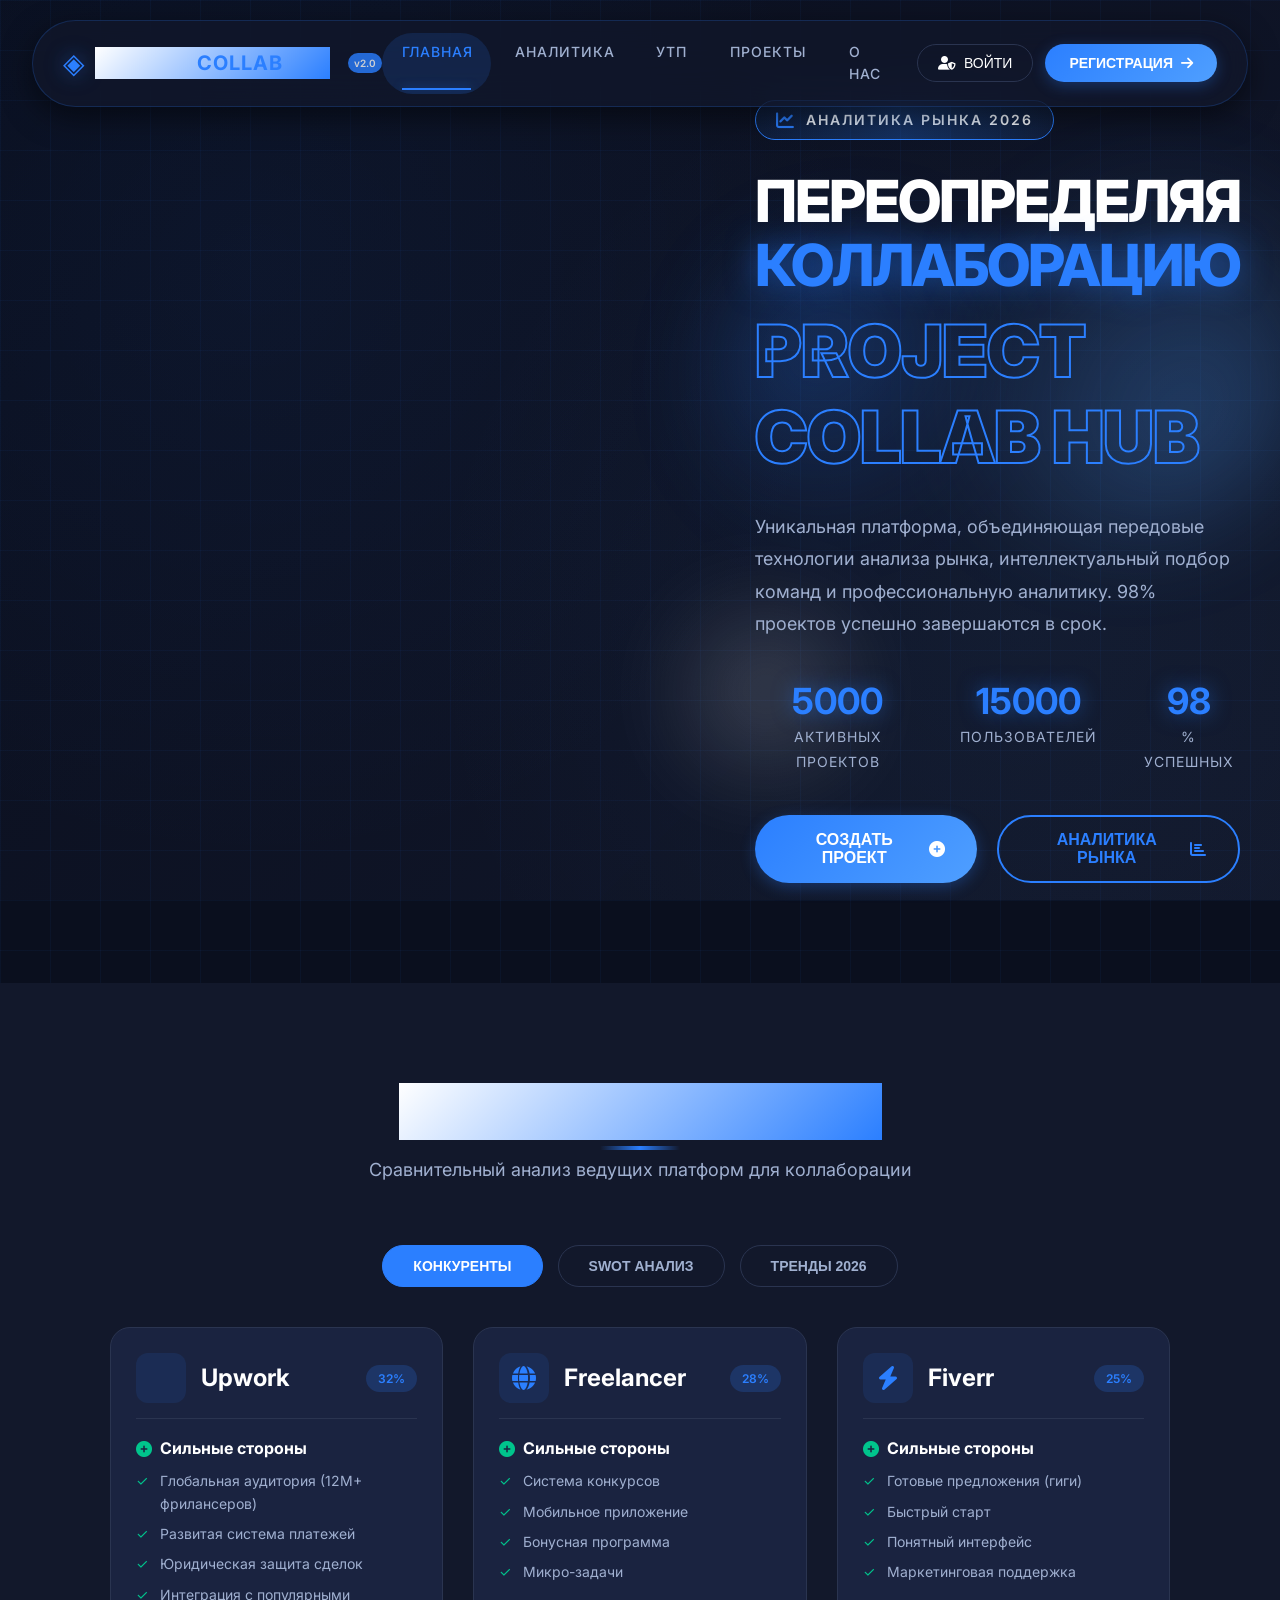
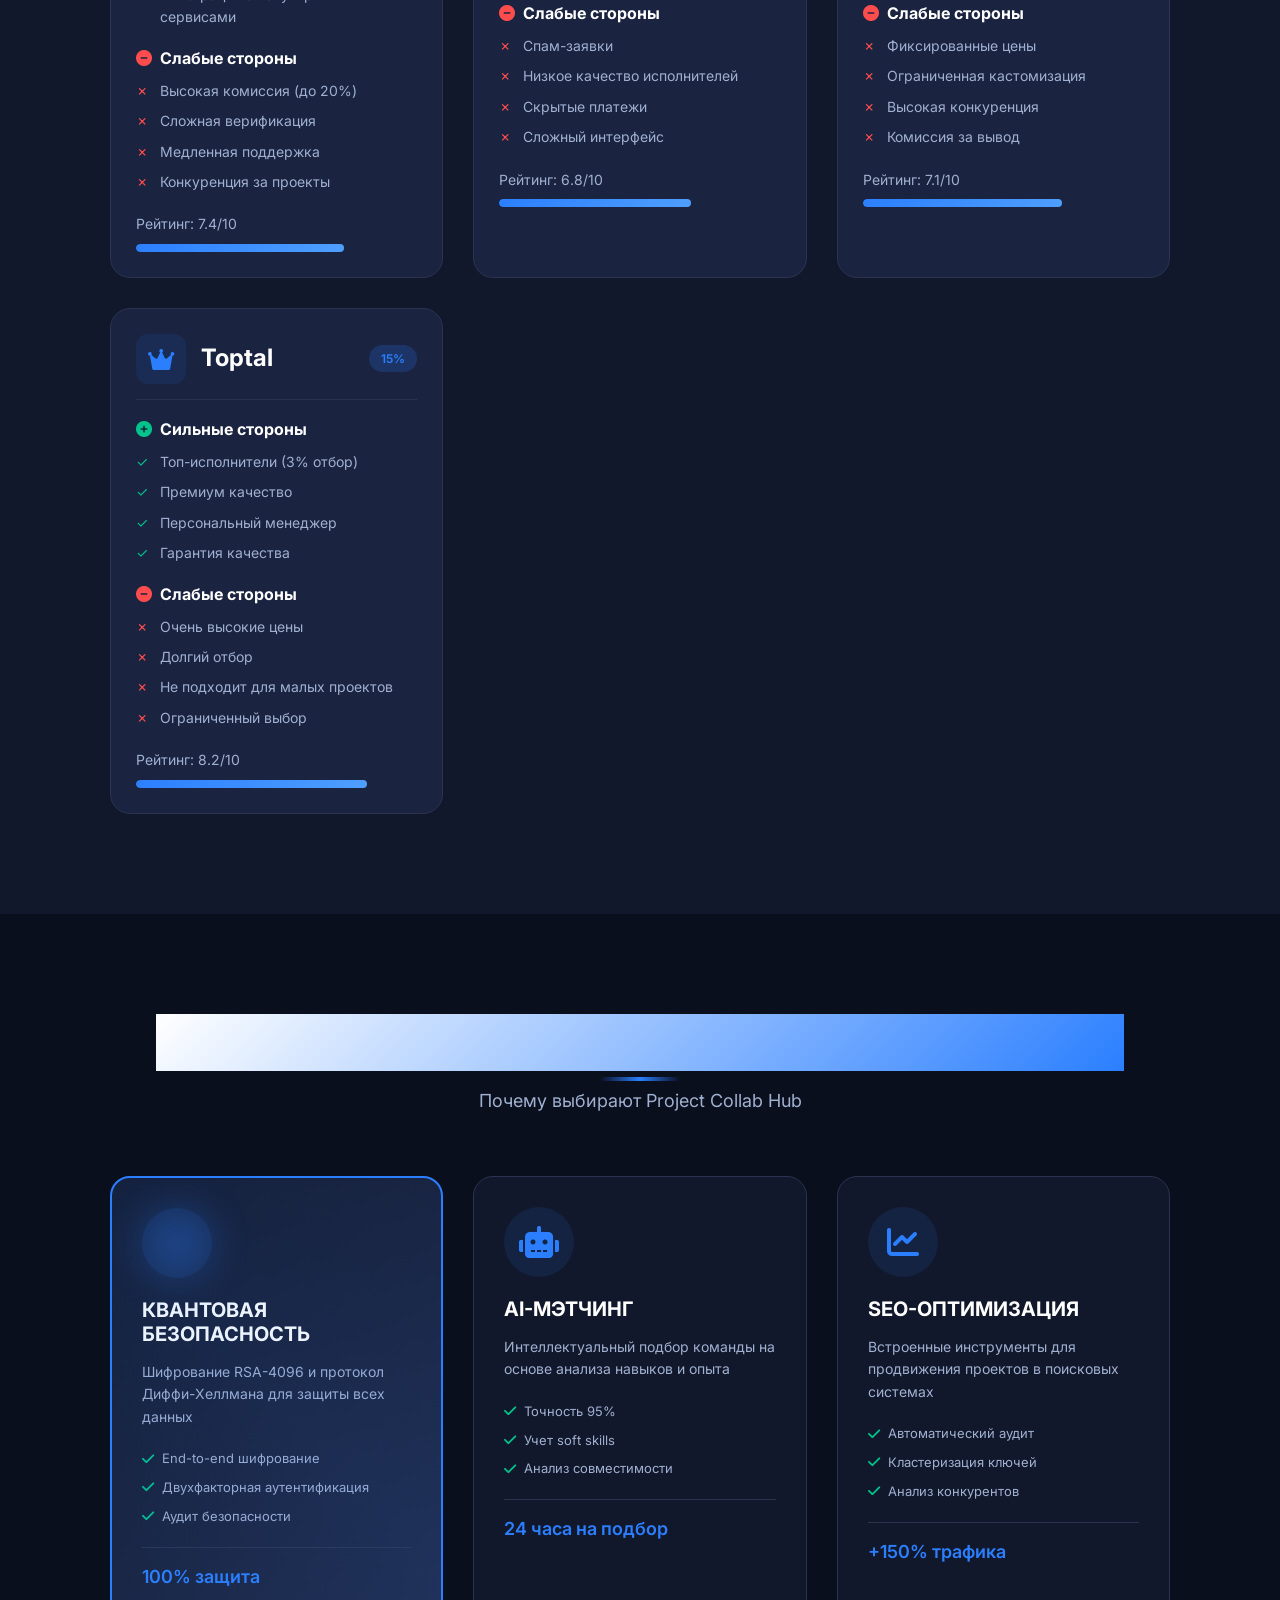
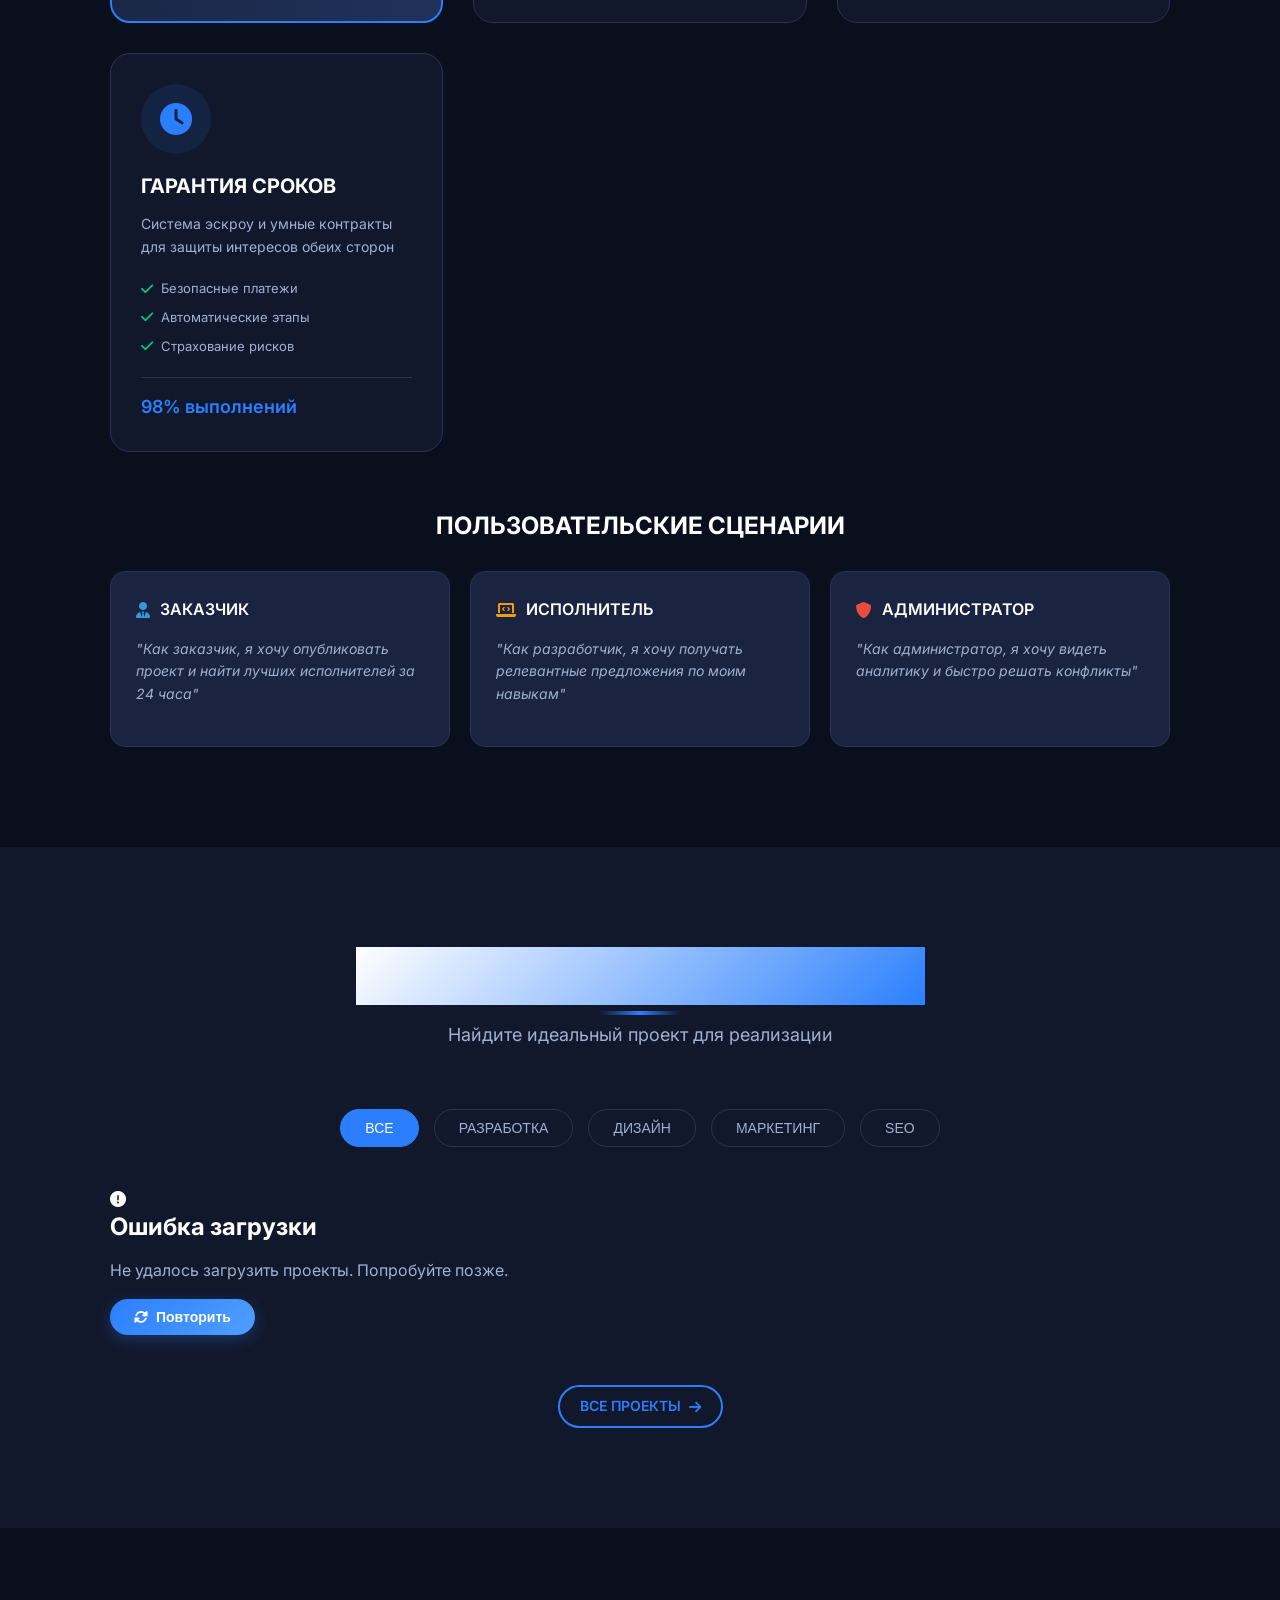
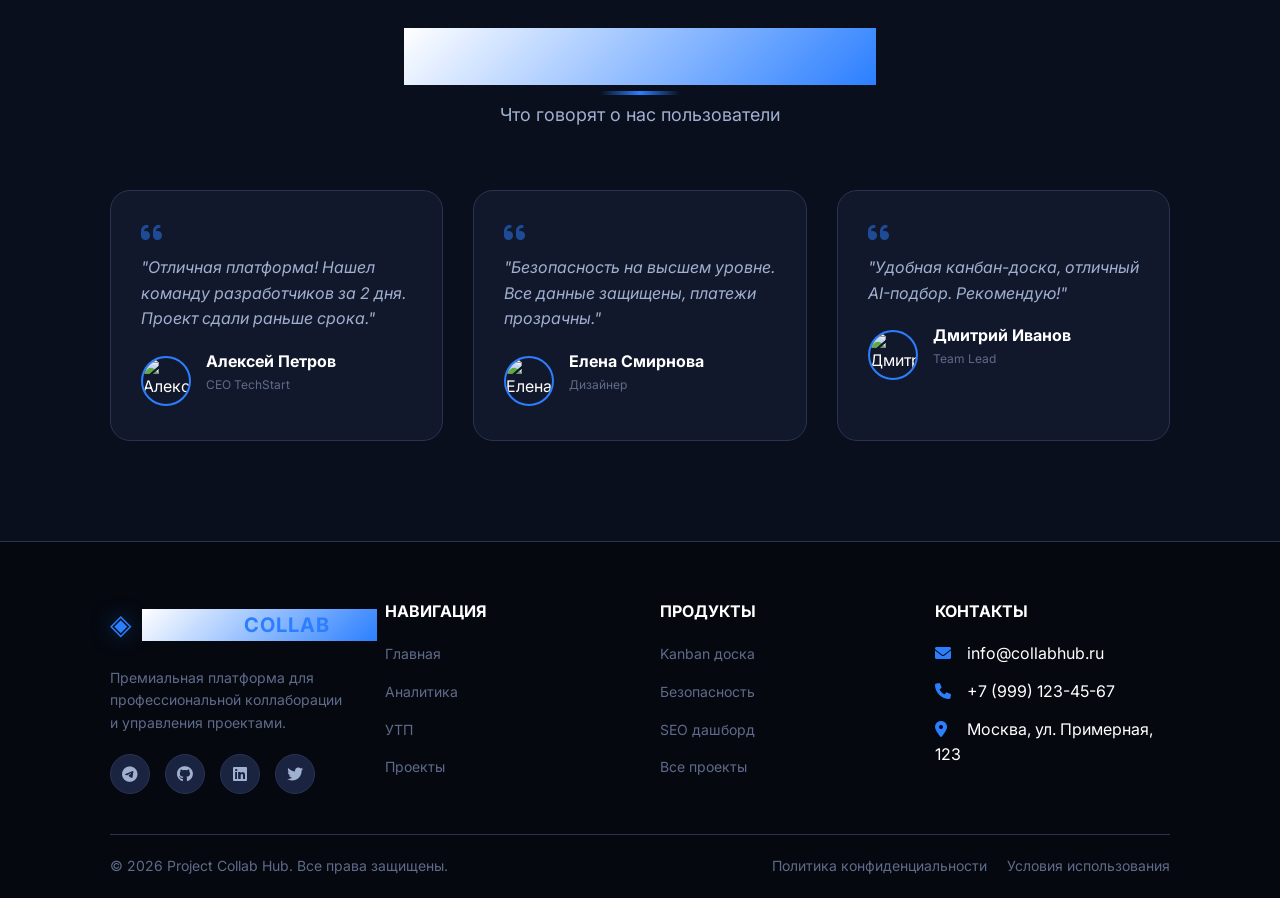
==== index.html @ b2383b56 "Initial commit: Project Collab Hub v2.0" ====
<!DOCTYPE html>
<html lang="ru">
<head>
    <meta charset="UTF-8">
    <meta name="viewport" content="width=device-width, initial-scale=1.0">
    <title>Project Collab Hub | Платформа для профессиональной коллаборации</title>
    
    <!-- SEO Meta -->
    <meta name="description" content="Project Collab Hub - премиальная платформа для поиска исполнителей и командной работы. Аналитика рынка, уникальное торговое предложение, умный подбор команды.">
    <meta name="keywords" content="коллаборация, проекты, фриланс, команда, аналитика, УТП">
    <meta name="author" content="Project Collab Hub">
    
    <!-- Open Graph -->
    <meta property="og:title" content="Project Collab Hub">
    <meta property="og:description" content="Платформа для профессиональной коллаборации">
    <meta property="og:type" content="website">
    <meta property="og:image" content="assets/og-image.jpg">
    
    <!-- Fonts & Icons -->
    <link href="https://fonts.googleapis.com/css2?family=Inter:wght@300;400;500;600;700;800&display=swap" rel="stylesheet">
    <link rel="stylesheet" href="https://cdnjs.cloudflare.com/ajax/libs/font-awesome/6.0.0/css/all.min.css">
    
    <!-- Styles -->
    <link rel="stylesheet" href="css/main.css">
    <link rel="stylesheet" href="css/components.css">
    <link rel="stylesheet" href="css/animations.css">
    <link rel="stylesheet" href="css/responsive.css">
</head>
<body>
    <!-- Прелоадер -->
    <div class="preloader">
        <div class="preloader-content">
            <div class="cyber-circle"></div>
            <div class="loading-text">ИНИЦИАЛИЗАЦИЯ СИСТЕМЫ...</div>
            <div class="loading-progress">
                <div class="progress-bar"></div>
            </div>
        </div>
    </div>

    <!-- Навигация -->
    <nav class="cyber-nav">
        <div class="nav-container">
            <div class="logo">
                <span class="logo-glow">◈</span>
                <span class="logo-text">PROJECT<span class="accent">COLLAB</span>HUB</span>
                <span class="logo-version">v2.0</span>
            </div>
            
            <div class="nav-links">
                <a href="#home" class="nav-link active" data-text="ГЛАВНАЯ">ГЛАВНАЯ</a>
                <a href="#analysis" class="nav-link" data-text="АНАЛИТИКА">АНАЛИТИКА</a>
                <a href="#utp" class="nav-link" data-text="УТП">УТП</a>
                <a href="#projects" class="nav-link" data-text="ПРОЕКТЫ">ПРОЕКТЫ</a>
                <a href="#about" class="nav-link" data-text="О НАС">О НАС</a>
            </div>
            
            <div class="nav-actions">
                <button class="btn-ghost" onclick="openModal('login')">
                    <i class="fas fa-user-shield"></i>
                    <span>ВОЙТИ</span>
                </button>
                <button class="btn-primary" onclick="openModal('register')">
                    <span>РЕГИСТРАЦИЯ</span>
                    <i class="fas fa-arrow-right"></i>
                </button>
            </div>
            
            <div class="menu-toggle">
                <span></span>
                <span></span>
                <span></span>
            </div>
        </div>
    </nav>

    <!-- Hero секция -->
    <section id="home" class="hero-section">
        <div class="cyber-grid"></div>
        <div class="particles"></div>
        
        <div class="hero-content">
            <div class="market-badge">
                <span class="badge-glow"></span>
                <i class="fas fa-chart-line"></i>
                <span>АНАЛИТИКА РЫНКА 2026</span>
            </div>
            
            <h1 class="hero-title">
                <span class="title-line">ПЕРЕОПРЕДЕЛЯЯ</span>
                <span class="title-line accent">КОЛЛАБОРАЦИЮ</span>
                <div class="title-glitch" data-text="PROJECT COLLAB HUB">PROJECT COLLAB HUB</div>
            </h1>
            
            <p class="hero-description">
                Уникальная платформа, объединяющая передовые технологии анализа рынка,
                интеллектуальный подбор команд и профессиональную аналитику. 
                98% проектов успешно завершаются в срок.
            </p>
            
            <div class="hero-stats">
                <div class="stat-item">
                    <span class="stat-value" data-target="5000">0</span>
                    <span class="stat-label">Активных проектов</span>
                </div>
                <div class="stat-item">
                    <span class="stat-value" data-target="15000">0</span>
                    <span class="stat-label">Пользователей</span>
                </div>
                <div class="stat-item">
                    <span class="stat-value" data-target="98">0</span>
                    <span class="stat-label">% успешных</span>
                </div>
            </div>
            
            <div class="hero-actions">
                <button class="btn-primary btn-large" onclick="openModal('create-project')">
                    <span>СОЗДАТЬ ПРОЕКТ</span>
                    <i class="fas fa-plus-circle"></i>
                </button>
                <button class="btn-outline btn-large" onclick="scrollToAnalysis()">
                    <span>АНАЛИТИКА РЫНКА</span>
                    <i class="fas fa-chart-bar"></i>
                </button>
            </div>
        </div>
        
        <div class="hero-visual">
            <div class="orb"></div>
            <div class="orb orb-2"></div>
            <div class="orb orb-3"></div>
        </div>
    </section>

    <!-- Секция анализа конкурентов (Задание 1) -->
    <section id="analysis" class="analysis-section">
        <div class="container">
            <div class="section-header">
                <h2 class="section-title glitch-text" data-text="АНАЛИТИКА РЫНКА">АНАЛИТИКА РЫНКА</h2>
                <p class="section-subtitle">Сравнительный анализ ведущих платформ для коллаборации</p>
            </div>
            
            <div class="analysis-tabs">
                <button class="tab-btn active" onclick="switchAnalysis('competitors')">КОНКУРЕНТЫ</button>
                <button class="tab-btn" onclick="switchAnalysis('swot')">SWOT АНАЛИЗ</button>
                <button class="tab-btn" onclick="switchAnalysis('trends')">ТРЕНДЫ 2026</button>
            </div>
            
            <div id="competitors-analysis" class="tab-content active">
                <div class="competitors-grid">
                    <!-- Upwork анализ -->
                    <div class="competitor-card">
                        <div class="card-header">
                            <div class="competitor-logo">
                                <i class="fab fa-upwork"></i>
                            </div>
                            <h3>Upwork</h3>
                            <span class="market-share">32%</span>
                        </div>
                        
                        <div class="card-strengths">
                            <h4><i class="fas fa-plus-circle"></i> Сильные стороны</h4>
                            <ul>
                                <li>Глобальная аудитория (12M+ фрилансеров)</li>
                                <li>Развитая система платежей</li>
                                <li>Юридическая защита сделок</li>
                                <li>Интеграция с популярными сервисами</li>
                            </ul>
                        </div>
                        
                        <div class="card-weaknesses">
                            <h4><i class="fas fa-minus-circle"></i> Слабые стороны</h4>
                            <ul>
                                <li>Высокая комиссия (до 20%)</li>
                                <li>Сложная верификация</li>
                                <li>Медленная поддержка</li>
                                <li>Конкуренция за проекты</li>
                            </ul>
                        </div>
                        
                        <div class="card-rating">
                            <span>Рейтинг: 7.4/10</span>
                            <div class="rating-bar">
                                <div class="rating-fill" style="width: 74%"></div>
                            </div>
                        </div>
                    </div>
                    
                    <!-- Freelancer анализ -->
                    <div class="competitor-card">
                        <div class="card-header">
                            <div class="competitor-logo">
                                <i class="fas fa-globe"></i>
                            </div>
                            <h3>Freelancer</h3>
                            <span class="market-share">28%</span>
                        </div>
                        
                        <div class="card-strengths">
                            <h4><i class="fas fa-plus-circle"></i> Сильные стороны</h4>
                            <ul>
                                <li>Система конкурсов</li>
                                <li>Мобильное приложение</li>
                                <li>Бонусная программа</li>
                                <li>Микро-задачи</li>
                            </ul>
                        </div>
                        
                        <div class="card-weaknesses">
                            <h4><i class="fas fa-minus-circle"></i> Слабые стороны</h4>
                            <ul>
                                <li>Спам-заявки</li>
                                <li>Низкое качество исполнителей</li>
                                <li>Скрытые платежи</li>
                                <li>Сложный интерфейс</li>
                            </ul>
                        </div>
                        
                        <div class="card-rating">
                            <span>Рейтинг: 6.8/10</span>
                            <div class="rating-bar">
                                <div class="rating-fill" style="width: 68%"></div>
                            </div>
                        </div>
                    </div>
                    
                    <!-- Fiverr анализ -->
                    <div class="competitor-card">
                        <div class="card-header">
                            <div class="competitor-logo">
                                <i class="fas fa-bolt"></i>
                            </div>
                            <h3>Fiverr</h3>
                            <span class="market-share">25%</span>
                        </div>
                        
                        <div class="card-strengths">
                            <h4><i class="fas fa-plus-circle"></i> Сильные стороны</h4>
                            <ul>
                                <li>Готовые предложения (гиги)</li>
                                <li>Быстрый старт</li>
                                <li>Понятный интерфейс</li>
                                <li>Маркетинговая поддержка</li>
                            </ul>
                        </div>
                        
                        <div class="card-weaknesses">
                            <h4><i class="fas fa-minus-circle"></i> Слабые стороны</h4>
                            <ul>
                                <li>Фиксированные цены</li>
                                <li>Ограниченная кастомизация</li>
                                <li>Высокая конкуренция</li>
                                <li>Комиссия за вывод</li>
                            </ul>
                        </div>
                        
                        <div class="card-rating">
                            <span>Рейтинг: 7.1/10</span>
                            <div class="rating-bar">
                                <div class="rating-fill" style="width: 71%"></div>
                            </div>
                        </div>
                    </div>
                    
                    <!-- Toptal анализ -->
                    <div class="competitor-card">
                        <div class="card-header">
                            <div class="competitor-logo">
                                <i class="fas fa-crown"></i>
                            </div>
                            <h3>Toptal</h3>
                            <span class="market-share">15%</span>
                        </div>
                        
                        <div class="card-strengths">
                            <h4><i class="fas fa-plus-circle"></i> Сильные стороны</h4>
                            <ul>
                                <li>Топ-исполнители (3% отбор)</li>
                                <li>Премиум качество</li>
                                <li>Персональный менеджер</li>
                                <li>Гарантия качества</li>
                            </ul>
                        </div>
                        
                        <div class="card-weaknesses">
                            <h4><i class="fas fa-minus-circle"></i> Слабые стороны</h4>
                            <ul>
                                <li>Очень высокие цены</li>
                                <li>Долгий отбор</li>
                                <li>Не подходит для малых проектов</li>
                                <li>Ограниченный выбор</li>
                            </ul>
                        </div>
                        
                        <div class="card-rating">
                            <span>Рейтинг: 8.2/10</span>
                            <div class="rating-bar">
                                <div class="rating-fill" style="width: 82%"></div>
                            </div>
                        </div>
                    </div>
                </div>
            </div>
            
            <div id="swot-analysis" class="tab-content">
                <div class="swot-grid">
                    <div class="swot-card strengths">
                        <h3><i class="fas fa-plus-circle"></i> Strengths</h3>
                        <ul>
                            <li>Уникальная система безопасности</li>
                            <li>Интеллектуальный подбор команды</li>
                            <li>Встроенная SEO-оптимизация</li>
                            <li>Современный интерфейс</li>
                        </ul>
                    </div>
                    <div class="swot-card weaknesses">
                        <h3><i class="fas fa-minus-circle"></i> Weaknesses</h3>
                        <ul>
                            <li>Молодая платформа</li>
                            <li>Недостаточная известность</li>
                            <li>Ограниченная база исполнителей</li>
                        </ul>
                    </div>
                    <div class="swot-card opportunities">
                        <h3><i class="fas fa-arrow-up"></i> Opportunities</h3>
                        <ul>
                            <li>Растущий рынок удаленной работы</li>
                            <li>Спрос на безопасность</li>
                            <li>AI и автоматизация</li>
                        </ul>
                    </div>
                    <div class="swot-card threats">
                        <h3><i class="fas fa-exclamation-triangle"></i> Threats</h3>
                        <ul>
                            <li>Высокая конкуренция</li>
                            <li>Экономическая нестабильность</li>
                            <li>Изменения в законодательстве</li>
                        </ul>
                    </div>
                </div>
            </div>
            
            <div id="trends-analysis" class="tab-content">
                <div class="trends-container">
                    <div class="trend-card">
                        <div class="trend-year">2026</div>
                        <h4>Рост AI-коллабораций</h4>
                        <div class="trend-bar" style="width: 95%"></div>
                        <span>+95%</span>
                    </div>
                    <div class="trend-card">
                        <div class="trend-year">2026</div>
                        <h4>Безопасность данных</h4>
                        <div class="trend-bar" style="width: 87%"></div>
                        <span>+87%</span>
                    </div>
                    <div class="trend-card">
                        <div class="trend-year">2026</div>
                        <h4>Удаленные команды</h4>
                        <div class="trend-bar" style="width: 78%"></div>
                        <span>+78%</span>
                    </div>
                </div>
            </div>
        </div>
    </section>

    <!-- УТП секция (Задание 1) -->
    <section id="utp" class="utp-section">
        <div class="container">
            <div class="section-header">
                <h2 class="section-title">УНИКАЛЬНОЕ ТОРГОВОЕ ПРЕДЛОЖЕНИЕ</h2>
                <p class="section-subtitle">Почему выбирают Project Collab Hub</p>
            </div>
            
            <div class="utp-grid">
                <div class="utp-card featured">
                    <div class="utp-icon">
                        <i class="fas fa-shield-halved"></i>
                        <div class="icon-glow"></div>
                    </div>
                    <h3>КВАНТОВАЯ БЕЗОПАСНОСТЬ</h3>
                    <p>Шифрование RSA-4096 и протокол Диффи-Хеллмана для защиты всех данных</p>
                    <ul class="utp-features">
                        <li><i class="fas fa-check"></i> End-to-end шифрование</li>
                        <li><i class="fas fa-check"></i> Двухфакторная аутентификация</li>
                        <li><i class="fas fa-check"></i> Аудит безопасности</li>
                    </ul>
                    <div class="utp-stats">
                        <span>100% защита</span>
                    </div>
                </div>
                
                <div class="utp-card">
                    <div class="utp-icon">
                        <i class="fas fa-robot"></i>
                    </div>
                    <h3>AI-МЭТЧИНГ</h3>
                    <p>Интеллектуальный подбор команды на основе анализа навыков и опыта</p>
                    <ul class="utp-features">
                        <li><i class="fas fa-check"></i> Точность 95%</li>
                        <li><i class="fas fa-check"></i> Учет soft skills</li>
                        <li><i class="fas fa-check"></i> Анализ совместимости</li>
                    </ul>
                    <div class="utp-stats">
                        <span>24 часа на подбор</span>
                    </div>
                </div>
                
                <div class="utp-card">
                    <div class="utp-icon">
                        <i class="fas fa-chart-line"></i>
                    </div>
                    <h3>SEO-ОПТИМИЗАЦИЯ</h3>
                    <p>Встроенные инструменты для продвижения проектов в поисковых системах</p>
                    <ul class="utp-features">
                        <li><i class="fas fa-check"></i> Автоматический аудит</li>
                        <li><i class="fas fa-check"></i> Кластеризация ключей</li>
                        <li><i class="fas fa-check"></i> Анализ конкурентов</li>
                    </ul>
                    <div class="utp-stats">
                        <span>+150% трафика</span>
                    </div>
                </div>
                
                <div class="utp-card">
                    <div class="utp-icon">
                        <i class="fas fa-clock"></i>
                    </div>
                    <h3>ГАРАНТИЯ СРОКОВ</h3>
                    <p>Система эскроу и умные контракты для защиты интересов обеих сторон</p>
                    <ul class="utp-features">
                        <li><i class="fas fa-check"></i> Безопасные платежи</li>
                        <li><i class="fas fa-check"></i> Автоматические этапы</li>
                        <li><i class="fas fa-check"></i> Страхование рисков</li>
                    </ul>
                    <div class="utp-stats">
                        <span>98% выполнений</span>
                    </div>
                </div>
            </div>
            
            <!-- User Stories (Задание 1) -->
            <div class="user-stories">
                <h3>ПОЛЬЗОВАТЕЛЬСКИЕ СЦЕНАРИИ</h3>
                <div class="stories-grid">
                    <div class="story-card">
                        <div class="story-role customer">
                            <i class="fas fa-user-tie"></i>
                            <span>ЗАКАЗЧИК</span>
                        </div>
                        <p>"Как заказчик, я хочу опубликовать проект и найти лучших исполнителей за 24 часа"</p>
                    </div>
                    <div class="story-card">
                        <div class="story-role executor">
                            <i class="fas fa-laptop-code"></i>
                            <span>ИСПОЛНИТЕЛЬ</span>
                        </div>
                        <p>"Как разработчик, я хочу получать релевантные предложения по моим навыкам"</p>
                    </div>
                    <div class="story-card">
                        <div class="story-role admin">
                            <i class="fas fa-shield-alt"></i>
                            <span>АДМИНИСТРАТОР</span>
                        </div>
                        <p>"Как администратор, я хочу видеть аналитику и быстро решать конфликты"</p>
                    </div>
                </div>
            </div>
        </div>
    </section>

    <!-- Проекты секция -->
    <section id="projects" class="projects-section">
        <div class="container">
            <div class="section-header">
                <h2 class="section-title">АКТУАЛЬНЫЕ ПРОЕКТЫ</h2>
                <p class="section-subtitle">Найдите идеальный проект для реализации</p>
            </div>
            
            <div class="projects-filter">
                <button class="filter-btn active" data-filter="all">ВСЕ</button>
                <button class="filter-btn" data-filter="development">РАЗРАБОТКА</button>
                <button class="filter-btn" data-filter="design">ДИЗАЙН</button>
                <button class="filter-btn" data-filter="marketing">МАРКЕТИНГ</button>
                <button class="filter-btn" data-filter="seo">SEO</button>
            </div>
            
            <div class="projects-grid" id="projectsContainer">
                <!-- Проекты загружаются динамически -->
            </div>
            
            <div class="view-all">
                <a href="pages/projects.html" class="btn-outline">
                    <span>ВСЕ ПРОЕКТЫ</span>
                    <i class="fas fa-arrow-right"></i>
                </a>
            </div>
        </div>
    </section>

    <!-- Отзывы -->
    <section class="testimonials-section">
        <div class="container">
            <div class="section-header">
                <h2 class="section-title">ОТЗЫВЫ КЛИЕНТОВ</h2>
                <p class="section-subtitle">Что говорят о нас пользователи</p>
            </div>
            
            <div class="testimonials-slider" id="testimonialsContainer">
                <div class="testimonial-card">
                    <div class="testimonial-content">
                        <i class="fas fa-quote-left"></i>
                        <p>"Отличная платформа! Нашел команду разработчиков за 2 дня. Проект сдали раньше срока."</p>
                    </div>
                    <div class="testimonial-author">
                        <img src="https://randomuser.me/api/portraits/men/1.jpg" alt="Алексей">
                        <div class="author-info">
                            <h4>Алексей Петров</h4>
                            <p>CEO TechStart</p>
                        </div>
                    </div>
                </div>
                <div class="testimonial-card">
                    <div class="testimonial-content">
                        <i class="fas fa-quote-left"></i>
                        <p>"Безопасность на высшем уровне. Все данные защищены, платежи прозрачны."</p>
                    </div>
                    <div class="testimonial-author">
                        <img src="https://randomuser.me/api/portraits/women/2.jpg" alt="Елена">
                        <div class="author-info">
                            <h4>Елена Смирнова</h4>
                            <p>Дизайнер</p>
                        </div>
                    </div>
                </div>
                <div class="testimonial-card">
                    <div class="testimonial-content">
                        <i class="fas fa-quote-left"></i>
                        <p>"Удобная канбан-доска, отличный AI-подбор. Рекомендую!"</p>
                    </div>
                    <div class="testimonial-author">
                        <img src="https://randomuser.me/api/portraits/men/3.jpg" alt="Дмитрий">
                        <div class="author-info">
                            <h4>Дмитрий Иванов</h4>
                            <p>Team Lead</p>
                        </div>
                    </div>
                </div>
            </div>
        </div>
    </section>

    <!-- Футер -->
    <footer class="footer">
        <div class="container">
            <div class="footer-grid">
                <div class="footer-col">
                    <div class="footer-logo">
                        <span class="logo-glow">◈</span>
                        <span class="logo-text">PROJECT<span class="accent">COLLAB</span>HUB</span>
                    </div>
                    <p>Премиальная платформа для профессиональной коллаборации и управления проектами.</p>
                    <div class="social-links">
                        <a href="#"><i class="fab fa-telegram"></i></a>
                        <a href="#"><i class="fab fa-github"></i></a>
                        <a href="#"><i class="fab fa-linkedin"></i></a>
                        <a href="#"><i class="fab fa-twitter"></i></a>
                    </div>
                </div>
                
                <div class="footer-col">
                    <h4>НАВИГАЦИЯ</h4>
                    <ul>
                        <li><a href="#home">Главная</a></li>
                        <li><a href="#analysis">Аналитика</a></li>
                        <li><a href="#utp">УТП</a></li>
                        <li><a href="#projects">Проекты</a></li>
                    </ul>
                </div>
                
                <div class="footer-col">
                    <h4>ПРОДУКТЫ</h4>
                    <ul>
                        <li><a href="pages/kanban.html">Kanban доска</a></li>
                        <li><a href="pages/security-lab.html">Безопасность</a></li>
                        <li><a href="pages/seo-dashboard.html">SEO дашборд</a></li>
                        <li><a href="pages/projects.html">Все проекты</a></li>
                    </ul>
                </div>
                
                <div class="footer-col">
                    <h4>КОНТАКТЫ</h4>
                    <ul>
                        <li><i class="fas fa-envelope"></i> info@collabhub.ru</li>
                        <li><i class="fas fa-phone"></i> +7 (999) 123-45-67</li>
                        <li><i class="fas fa-map-marker-alt"></i> Москва, ул. Примерная, 123</li>
                    </ul>
                </div>
            </div>
            
            <div class="footer-bottom">
                <p>&copy; 2026 Project Collab Hub. Все права защищены.</p>
                <div class="footer-links">
                    <a href="#">Политика конфиденциальности</a>
                    <a href="#">Условия использования</a>
                </div>
            </div>
        </div>
    </footer>

    <!-- Модальное окно входа -->
    <div class="modal" id="loginModal">
        <div class="modal-content">
            <div class="modal-header">
                <h3>ВХОД В СИСТЕМУ</h3>
                <button class="modal-close"><i class="fas fa-times"></i></button>
            </div>
            
            <form id="loginForm" class="cyber-form">
                <div class="form-group">
                    <label>EMAIL</label>
                    <input type="email" name="email" required class="cyber-input" 
                           placeholder="ivan@example.com">
                    <span class="input-focus-border"></span>
                </div>
                
                <div class="form-group">
                    <label>ПАРОЛЬ</label>
                    <input type="password" name="password" required class="cyber-input" 
                           placeholder="••••••••">
                    <span class="input-focus-border"></span>
                </div>
                
                <div class="form-group remember-me">
                    <label class="checkbox-label">
                        <input type="checkbox" name="remember">
                        <span class="checkbox-custom"></span>
                        <span>Запомнить меня</span>
                    </label>
                    <a href="#" class="forgot-password">Забыли пароль?</a>
                </div>
                
                <button type="submit" class="btn-primary btn-block">
                    <span>ВОЙТИ</span>
                    <i class="fas fa-arrow-right"></i>
                </button>
            </form>
            
            <div class="modal-footer">
                <p>Нет аккаунта? <a href="#" onclick="switchModal('register')">Зарегистрироваться</a></p>
            </div>
        </div>
    </div>

    <!-- Модальное окно регистрации -->
    <div class="modal" id="registerModal">
        <div class="modal-content">
            <div class="modal-header">
                <h3>РЕГИСТРАЦИЯ</h3>
                <button class="modal-close"><i class="fas fa-times"></i></button>
            </div>
            
            <form id="registerForm" class="cyber-form">
                <div class="form-group">
                    <label>ТИП АККАУНТА</label>
                    <div class="user-type-selector">
                        <label class="type-option">
                            <input type="radio" name="user_type" value="customer" checked>
                            <span class="type-card">
                                <i class="fas fa-briefcase"></i>
                                <span>ЗАКАЗЧИК</span>
                            </span>
                        </label>
                        <label class="type-option">
                            <input type="radio" name="user_type" value="executor">
                            <span class="type-card">
                                <i class="fas fa-code"></i>
                                <span>ИСПОЛНИТЕЛЬ</span>
                            </span>
                        </label>
                    </div>
                </div>
                
                <div class="form-group">
                    <label>ПОЛНОЕ ИМЯ</label>
                    <input type="text" name="name" required class="cyber-input" 
                           placeholder="Иван Петров">
                </div>
                
                <div class="form-group">
                    <label>EMAIL</label>
                    <input type="email" name="email" required class="cyber-input" 
                           placeholder="ivan@example.com">
                </div>
                
                <div class="form-group">
                    <label>ПАРОЛЬ</label>
                    <input type="password" name="password" required minlength="6" class="cyber-input" 
                           placeholder="Минимум 6 символов">
                    <div class="password-strength">
                        <div class="strength-bar"></div>
                    </div>
                </div>
                
                <div class="form-group skills-group" style="display: none;">
                    <label>НАВЫКИ (для исполнителя)</label>
                    <select name="skills" multiple class="cyber-select">
                        <option value="1">PHP / Laravel</option>
                        <option value="2">JavaScript / React</option>
                        <option value="3">Python / Django</option>
                        <option value="4">UI/UX Design</option>
                        <option value="5">SEO оптимизация</option>
                        <option value="6">Project Management</option>
                    </select>
                </div>
                
                <div class="form-group terms-group">
                    <label class="checkbox-label">
                        <input type="checkbox" name="terms" required>
                        <span class="checkbox-custom"></span>
                        <span>Я принимаю <a href="#">условия использования</a></span>
                    </label>
                </div>
                
                <button type="submit" class="btn-primary btn-block">
                    <span>ЗАРЕГИСТРИРОВАТЬСЯ</span>
                    <i class="fas fa-arrow-right"></i>
                </button>
            </form>
            
            <div class="modal-footer">
                <p>Уже есть аккаунт? <a href="#" onclick="switchModal('login')">Войти</a></p>
            </div>
        </div>
    </div>

    <!-- Модальное окно создания проекта -->
    <div class="modal" id="createProjectModal">
        <div class="modal-content">
            <div class="modal-header">
                <h3>СОЗДАНИЕ ПРОЕКТА</h3>
                <button class="modal-close"><i class="fas fa-times"></i></button>
            </div>
            
            <form id="createProjectForm" class="cyber-form">
                <div class="form-group">
                    <label>НАЗВАНИЕ ПРОЕКТА</label>
                    <input type="text" name="title" required class="cyber-input" 
                           placeholder="Например: Разработка CRM системы">
                </div>
                
                <div class="form-group">
                    <label>ОПИСАНИЕ</label>
                    <textarea name="description" required class="cyber-input" rows="5" 
                              placeholder="Подробно опишите задачу..."></textarea>
                </div>
                
                <div class="form-row">
                    <div class="form-group half">
                        <label>БЮДЖЕТ ОТ</label>
                        <input type="number" name="budget_min" class="cyber-input" 
                               placeholder="100000">
                    </div>
                    <div class="form-group half">
                        <label>БЮДЖЕТ ДО</label>
                        <input type="number" name="budget_max" class="cyber-input" 
                               placeholder="500000">
                    </div>
                </div>
                
                <div class="form-row">
                    <div class="form-group half">
                        <label>КАТЕГОРИЯ</label>
                        <select name="category" class="cyber-select">
                            <option value="development">Разработка</option>
                            <option value="design">Дизайн</option>
                            <option value="marketing">Маркетинг</option>
                            <option value="seo">SEO</option>
                        </select>
                    </div>
                    <div class="form-group half">
                        <label>ДЕДЛАЙН</label>
                        <input type="date" name="deadline" class="cyber-input">
                    </div>
                </div>
                
                <div class="form-group">
                    <label>ТРЕБУЕМЫЕ НАВЫКИ</label>
                    <select name="skills" multiple class="cyber-select" size="4">
                        <option value="1">PHP</option>
                        <option value="2">JavaScript</option>
                        <option value="3">Python</option>
                        <option value="4">UI/UX</option>
                        <option value="5">SEO</option>
                        <option value="6">Project Management</option>
                    </select>
                </div>
                
                <button type="submit" class="btn-primary btn-block">
                    <span>ОПУБЛИКОВАТЬ ПРОЕКТ</span>
                    <i class="fas fa-rocket"></i>
                </button>
            </form>
        </div>
    </div>

    <script src="js/core.js"></script>
    <script src="js/api.js"></script>
    <script src="js/projects.js"></script>
    <script>
        // Переключение между модальными окнами
        function switchModal(type) {
            closeModal(document.querySelector('.modal.active'));
            openModal(type);
        }
        
        // Плавный скролл к аналитике
        function scrollToAnalysis() {
            document.getElementById('analysis').scrollIntoView({ behavior: 'smooth' });
        }
        
        // Переключение вкладок аналитики
        function switchAnalysis(tab) {
            document.querySelectorAll('.tab-btn').forEach(btn => btn.classList.remove('active'));
            document.querySelectorAll('.tab-content').forEach(content => content.classList.remove('active'));
            
            event.target.classList.add('active');
            document.getElementById(tab + '-analysis').classList.add('active');
        }
        
        // Показ поля навыков при выборе исполнителя
        document.querySelectorAll('input[name="user_type"]').forEach(radio => {
            radio.addEventListener('change', function() {
                const skillsGroup = document.querySelector('.skills-group');
                if (this.value === 'executor') {
                    skillsGroup.style.display = 'block';
                } else {
                    skillsGroup.style.display = 'none';
                }
            });
        });
    </script>
</body>
</html>
---- css/main.css ----
/* ===== MAIN.CSS - ОСНОВНЫЕ СТИЛИ ===== */
/* Цветовая схема: черный, серо-голубой, синий */

:root {
    /* Основные цвета */
    --primary-bg: #0A0F1E;
    --primary-darker: #05080f;
    --secondary-bg: #12182B;
    --tertiary-bg: #1A2340;
    
    /* Акцентные цвета */
    --accent-primary: #2B7FFF;
    --accent-secondary: #4F9FFF;
    --accent-glow: rgba(43, 127, 255, 0.5);
    --accent-gradient: linear-gradient(135deg, #2B7FFF, #4F9FFF);
    
    /* Текст */
    --text-primary: #FFFFFF;
    --text-secondary: #A0B0D0;
    --text-tertiary: #5F6B8A;
    
    /* Границы и состояния */
    --border-color: #2A3450;
    --border-glow: rgba(43, 127, 255, 0.3);
    
    /* Системные цвета */
    --success-color: #00C48C;
    --success-glow: rgba(0, 196, 140, 0.3);
    --warning-color: #FFB800;
    --warning-glow: rgba(255, 184, 0, 0.3);
    --danger-color: #FF4D4D;
    --danger-glow: rgba(255, 77, 77, 0.3);
    
    /* Эффекты */
    --glass-bg: rgba(18, 24, 43, 0.7);
    --glass-border: rgba(43, 127, 255, 0.2);
    --card-shadow: 0 20px 40px rgba(0, 0, 0, 0.4);
    --card-shadow-hover: 0 30px 60px rgba(43, 127, 255, 0.3);
    
    /* Анимации */
    --transition-fast: 0.2s ease;
    --transition-normal: 0.3s ease;
    --transition-slow: 0.5s ease;
    
    /* Шрифты */
    --font-primary: 'Inter', sans-serif;
    --font-mono: 'Roboto Mono', monospace;
}

/* ===== Базовые стили ===== */
* {
    margin: 0;
    padding: 0;
    box-sizing: border-box;
}

html {
    scroll-behavior: smooth;
    scroll-padding-top: 80px;
}

body {
    font-family: var(--font-primary);
    background: var(--primary-bg);
    color: var(--text-primary);
    line-height: 1.6;
    overflow-x: hidden;
    position: relative;
    min-height: 100vh;
}

/* Фоновый эффект с сеткой */
body::before {
    content: '';
    position: fixed;
    top: 0;
    left: 0;
    width: 100%;
    height: 100%;
    background: 
        radial-gradient(circle at 20% 30%, rgba(43, 127, 255, 0.05) 0%, transparent 50%),
        radial-gradient(circle at 80% 70%, rgba(79, 159, 255, 0.05) 0%, transparent 50%),
        linear-gradient(135deg, rgba(10, 15, 30, 0.95) 0%, rgba(18, 24, 43, 0.98) 100%);
    pointer-events: none;
    z-index: -1;
}

/* Утилиты */
.container {
    max-width: 1400px;
    margin: 0 auto;
    padding: 0 40px;
}

@media (max-width: 768px) {
    .container {
        padding: 0 20px;
    }
}

/* ===== Типографика ===== */
h1, h2, h3, h4, h5, h6 {
    font-weight: 700;
    line-height: 1.2;
    margin-bottom: 1rem;
}

h1 {
    font-size: 3.5rem;
    letter-spacing: -0.02em;
}

h2 {
    font-size: 2.5rem;
    letter-spacing: -0.01em;
}

h3 {
    font-size: 1.5rem;
}

h4 {
    font-size: 1.25rem;
}

p {
    margin-bottom: 1rem;
    color: var(--text-secondary);
}

a {
    color: var(--accent-primary);
    text-decoration: none;
    transition: color var(--transition-fast);
}

a:hover {
    color: var(--accent-secondary);
}

/* ===== Навигация ===== */
.cyber-nav {
    position: fixed;
    top: 20px;
    left: 50%;
    transform: translateX(-50%);
    width: 95%;
    max-width: 1400px;
    background: var(--glass-bg);
    backdrop-filter: blur(20px);
    -webkit-backdrop-filter: blur(20px);
    border: 1px solid var(--glass-border);
    border-radius: 100px;
    padding: 12px 30px;
    z-index: 1000;
    box-shadow: 0 10px 30px rgba(0, 0, 0, 0.5);
    transition: all var(--transition-normal);
}

.cyber-nav.scrolled {
    background: var(--secondary-bg);
    box-shadow: 0 10px 40px rgba(43, 127, 255, 0.2);
    border-color: var(--accent-primary);
}

.nav-container {
    display: flex;
    justify-content: space-between;
    align-items: center;
}

/* Логотип */
.logo {
    display: flex;
    align-items: center;
    gap: 10px;
}

.logo-glow {
    font-size: 28px;
    color: var(--accent-primary);
    animation: pulse 2s infinite;
    text-shadow: 0 0 20px var(--accent-glow);
}

.logo-text {
    font-size: 20px;
    font-weight: 700;
    letter-spacing: 1px;
    background: linear-gradient(135deg, #fff, var(--accent-primary));
    -webkit-background: text;
    -webkit-text-fill-color: transparent;
}

.logo-text .accent {
    background: none;
    -webkit-text-fill-color: var(--accent-primary);
    margin: 0 2px;
}

.logo-version {
    font-size: 10px;
    background: var(--accent-primary);
    padding: 2px 6px;
    border-radius: 20px;
    margin-left: 8px;
    opacity: 0.8;
    color: white;
    font-weight: 600;
}

/* Навигационные ссылки */
.nav-links {
    display: flex;
    gap: 4px;
}

.nav-link {
    position: relative;
    padding: 8px 20px;
    color: var(--text-secondary);
    text-decoration: none;
    font-size: 14px;
    font-weight: 500;
    letter-spacing: 1px;
    transition: all var(--transition-normal);
    overflow: hidden;
    border-radius: 50px;
}

.nav-link::before {
    content: attr(data-text);
    position: absolute;
    top: 0;
    left: 0;
    width: 100%;
    height: 100%;
    display: flex;
    align-items: center;
    justify-content: center;
    color: var(--accent-primary);
    transform: translateY(100%);
    transition: transform var(--transition-normal);
}

.nav-link:hover::before {
    transform: translateY(0);
}

.nav-link:hover {
    color: transparent;
    background: rgba(43, 127, 255, 0.1);
}

.nav-link.active {
    color: var(--accent-primary);
    background: rgba(43, 127, 255, 0.15);
}

.nav-link.active::after {
    content: '';
    position: absolute;
    bottom: 4px;
    left: 20px;
    right: 20px;
    height: 2px;
    background: var(--accent-primary);
    box-shadow: 0 0 10px var(--accent-glow);
}

/* Кнопки навигации */
.nav-actions {
    display: flex;
    gap: 12px;
}

.btn-ghost {
    background: transparent;
    border: 1px solid var(--border-color);
    color: var(--text-primary);
    padding: 10px 20px;
    border-radius: 50px;
    font-size: 14px;
    font-weight: 500;
    cursor: pointer;
    transition: all var(--transition-normal);
    display: flex;
    align-items: center;
    gap: 8px;
}

.btn-ghost:hover {
    border-color: var(--accent-primary);
    background: rgba(43, 127, 255, 0.1);
    box-shadow: 0 0 20px rgba(43, 127, 255, 0.2);
    transform: translateY(-2px);
}

.btn-primary {
    background: var(--accent-gradient);
    border: none;
    color: white;
    padding: 10px 24px;
    border-radius: 50px;
    font-size: 14px;
    font-weight: 600;
    cursor: pointer;
    transition: all var(--transition-normal);
    display: flex;
    align-items: center;
    gap: 8px;
    position: relative;
    overflow: hidden;
    box-shadow: 0 4px 15px rgba(43, 127, 255, 0.3);
}

.btn-primary::before {
    content: '';
    position: absolute;
    top: 0;
    left: -100%;
    width: 100%;
    height: 100%;
    background: linear-gradient(90deg, transparent, rgba(255, 255, 255, 0.2), transparent);
    transition: left var(--transition-normal);
}

.btn-primary:hover::before {
    left: 100%;
}

.btn-primary:hover {
    transform: translateY(-2px);
    box-shadow: 0 10px 30px rgba(43, 127, 255, 0.4);
}

.btn-primary:active {
    transform: translateY(0);
}

.btn-outline {
    background: transparent;
    border: 2px solid var(--accent-primary);
    color: var(--accent-primary);
    padding: 8px 20px;
    border-radius: 50px;
    font-size: 14px;
    font-weight: 600;
    cursor: pointer;
    transition: all var(--transition-normal);
    display: inline-flex;
    align-items: center;
    gap: 8px;
}

.btn-outline:hover {
    background: var(--accent-primary);
    color: white;
    transform: translateY(-2px);
    box-shadow: 0 10px 30px rgba(43, 127, 255, 0.3);
}

.btn-large {
    padding: 14px 32px;
    font-size: 16px;
}

.btn-block {
    width: 100%;
    justify-content: center;
}

/* Мобильное меню */
.menu-toggle {
    display: none;
    flex-direction: column;
    cursor: pointer;
    gap: 6px;
}

.menu-toggle span {
    width: 30px;
    height: 3px;
    background: var(--text-primary);
    border-radius: 3px;
    transition: all var(--transition-fast);
}

.menu-toggle.active span:nth-child(1) {
    transform: rotate(45deg) translate(8px, 8px);
}

.menu-toggle.active span:nth-child(2) {
    opacity: 0;
}

.menu-toggle.active span:nth-child(3) {
    transform: rotate(-45deg) translate(8px, -8px);
}

/* ===== Прелоадер ===== */
.preloader {
    position: fixed;
    top: 0;
    left: 0;
    width: 100%;
    height: 100%;
    background: var(--primary-bg);
    display: flex;
    align-items: center;
    justify-content: center;
    z-index: 9999;
    transition: opacity var(--transition-slow);
}

.preloader.fade-out {
    opacity: 0;
    pointer-events: none;
}

.preloader-content {
    text-align: center;
}

.cyber-circle {
    width: 100px;
    height: 100px;
    border: 3px solid transparent;
    border-top-color: var(--accent-primary);
    border-right-color: var(--accent-secondary);
    border-radius: 50%;
    margin: 0 auto 30px;
    animation: spin 1s linear infinite;
    box-shadow: 0 0 30px var(--accent-glow);
}

.loading-text {
    color: var(--text-secondary);
    font-size: 14px;
    letter-spacing: 4px;
    margin-bottom: 15px;
}

.loading-progress {
    width: 200px;
    height: 4px;
    background: var(--tertiary-bg);
    border-radius: 2px;
    overflow: hidden;
}

.progress-bar {
    width: 0%;
    height: 100%;
    background: var(--accent-gradient);
    animation: progress 2s ease-in-out forwards;
}

/* ===== Hero секция ===== */
.hero-section {
    min-height: 100vh;
    display: flex;
    align-items: center;
    padding: 100px 40px;
    position: relative;
    overflow: hidden;
}

.cyber-grid {
    position: absolute;
    top: 0;
    left: 0;
    width: 100%;
    height: 100%;
    background-image: 
        linear-gradient(rgba(43, 127, 255, 0.05) 1px, transparent 1px),
        linear-gradient(90deg, rgba(43, 127, 255, 0.05) 1px, transparent 1px);
    background-size: 50px 50px;
    animation: gridMove 20s linear infinite;
    pointer-events: none;
}

.particles {
    position: absolute;
    top: 0;
    left: 0;
    width: 100%;
    height: 100%;
    pointer-events: none;
}

.hero-content {
    max-width: 800px;
    position: relative;
    z-index: 2;
}

.market-badge {
    display: inline-flex;
    align-items: center;
    gap: 12px;
    background: rgba(43, 127, 255, 0.1);
    border: 1px solid var(--accent-primary);
    border-radius: 50px;
    padding: 8px 20px;
    margin-bottom: 30px;
    position: relative;
    overflow: hidden;
}

.badge-glow {
    position: absolute;
    top: 0;
    left: 0;
    width: 100%;
    height: 100%;
    background: linear-gradient(90deg, transparent, rgba(43, 127, 255, 0.2), transparent);
    animation: badgeShine 3s infinite;
}

.market-badge i {
    color: var(--accent-primary);
    font-size: 18px;
}

.market-badge span {
    font-size: 14px;
    font-weight: 600;
    letter-spacing: 2px;
}

.hero-title {
    margin-bottom: 30px;
}

.title-line {
    display: block;
    font-size: 64px;
    font-weight: 800;
    line-height: 1.1;
    text-transform: uppercase;
    letter-spacing: -2px;
}

.title-line.accent {
    color: var(--accent-primary);
    text-shadow: 0 0 30px var(--accent-glow);
    margin-bottom: 10px;
}

.title-glitch {
    font-size: 80px;
    font-weight: 900;
    color: transparent;
    -webkit-text-stroke: 2px var(--accent-primary);
    position: relative;
    animation: glitch 4s infinite;
}

.hero-description {
    font-size: 18px;
    color: var(--text-secondary);
    margin-bottom: 40px;
    max-width: 600px;
    line-height: 1.8;
}

.hero-stats {
    display: flex;
    gap: 40px;
    margin-bottom: 40px;
}

.stat-item {
    text-align: center;
}

.stat-value {
    font-size: 36px;
    font-weight: 700;
    color: var(--accent-primary);
    display: block;
    line-height: 1.2;
    text-shadow: 0 0 20px var(--accent-glow);
}

.stat-label {
    font-size: 14px;
    color: var(--text-secondary);
    text-transform: uppercase;
    letter-spacing: 1px;
}

.hero-actions {
    display: flex;
    gap: 20px;
}

.hero-visual {
    position: absolute;
    right: 5%;
    top: 50%;
    transform: translateY(-50%);
    width: 600px;
    height: 600px;
}

.orb {
    position: absolute;
    width: 300px;
    height: 300px;
    border-radius: 50%;
    background: radial-gradient(circle at 30% 30%, var(--accent-primary), transparent 70%);
    filter: blur(50px);
    opacity: 0.3;
    animation: orbFloat 10s infinite ease-in-out;
}

.orb-2 {
    width: 400px;
    height: 400px;
    background: radial-gradient(circle at 70% 70%, var(--accent-secondary), transparent 70%);
    animation: orbFloat 15s infinite ease-in-out reverse;
    right: -100px;
    top: -100px;
}

.orb-3 {
    width: 200px;
    height: 200px;
    background: radial-gradient(circle at 50% 50%, white, transparent 70%);
    animation: orbFloat 8s infinite ease-in-out;
    bottom: -50px;
    left: -50px;
}

/* ===== Секция аналитики ===== */
.analysis-section {
    padding: 100px 0;
    background: var(--secondary-bg);
    position: relative;
}

.section-header {
    text-align: center;
    margin-bottom: 60px;
}

.section-title {
    font-size: 48px;
    font-weight: 800;
    text-transform: uppercase;
    letter-spacing: -1px;
    margin-bottom: 16px;
    position: relative;
    display: inline-block;
    background: linear-gradient(135deg, #fff, var(--accent-primary));
    -webkit-background: text;
    -webkit-text-fill-color: transparent;
}

.section-title::after {
    content: '';
    position: absolute;
    bottom: -10px;
    left: 50%;
    transform: translateX(-50%);
    width: 80px;
    height: 4px;
    background: linear-gradient(90deg, transparent, var(--accent-primary), transparent);
}

.section-subtitle {
    color: var(--text-secondary);
    font-size: 18px;
}

.analysis-tabs {
    display: flex;
    justify-content: center;
    gap: 15px;
    margin-bottom: 40px;
}

.tab-btn {
    background: transparent;
    border: 1px solid var(--border-color);
    color: var(--text-secondary);
    padding: 12px 30px;
    border-radius: 50px;
    font-size: 14px;
    font-weight: 600;
    cursor: pointer;
    transition: all var(--transition-normal);
}

.tab-btn:hover {
    border-color: var(--accent-primary);
    color: var(--accent-primary);
}

.tab-btn.active {
    background: var(--accent-primary);
    border-color: var(--accent-primary);
    color: white;
}

.tab-content {
    display: none;
}

.tab-content.active {
    display: block;
}

.competitors-grid {
    display: grid;
    grid-template-columns: repeat(auto-fit, minmax(300px, 1fr));
    gap: 30px;
}

.competitor-card {
    background: var(--tertiary-bg);
    border: 1px solid var(--border-color);
    border-radius: 20px;
    padding: 25px;
    transition: all var(--transition-normal);
}

.competitor-card:hover {
    transform: translateY(-10px);
    border-color: var(--accent-primary);
    box-shadow: var(--card-shadow-hover);
}

.card-header {
    display: flex;
    align-items: center;
    gap: 15px;
    margin-bottom: 20px;
    padding-bottom: 15px;
    border-bottom: 1px solid var(--border-color);
}

.competitor-logo {
    width: 50px;
    height: 50px;
    background: rgba(43, 127, 255, 0.1);
    border-radius: 12px;
    display: flex;
    align-items: center;
    justify-content: center;
    font-size: 24px;
    color: var(--accent-primary);
}

.card-header h3 {
    flex: 1;
    margin: 0;
}

.market-share {
    background: rgba(43, 127, 255, 0.2);
    padding: 4px 12px;
    border-radius: 20px;
    font-size: 12px;
    font-weight: 600;
    color: var(--accent-primary);
}

.card-strengths h4,
.card-weaknesses h4 {
    font-size: 16px;
    margin-bottom: 12px;
    display: flex;
    align-items: center;
    gap: 8px;
}

.card-strengths h4 i {
    color: var(--success-color);
}

.card-weaknesses h4 i {
    color: var(--danger-color);
}

.card-strengths ul,
.card-weaknesses ul {
    list-style: none;
    margin-bottom: 20px;
}

.card-strengths li,
.card-weaknesses li {
    color: var(--text-secondary);
    font-size: 14px;
    margin-bottom: 8px;
    padding-left: 24px;
    position: relative;
}

.card-strengths li::before {
    content: '✓';
    color: var(--success-color);
    position: absolute;
    left: 0;
}

.card-weaknesses li::before {
    content: '✗';
    color: var(--danger-color);
    position: absolute;
    left: 0;
}

.card-rating {
    margin-top: 15px;
}

.card-rating span {
    display: block;
    margin-bottom: 8px;
    font-size: 14px;
    color: var(--text-secondary);
}

.rating-bar {
    height: 8px;
    background: var(--tertiary-bg);
    border-radius: 4px;
    overflow: hidden;
}

.rating-fill {
    height: 100%;
    background: var(--accent-gradient);
    border-radius: 4px;
}

/* ===== УТП секция ===== */
.utp-section {
    padding: 100px 0;
    background: var(--primary-bg);
}

.utp-grid {
    display: grid;
    grid-template-columns: repeat(auto-fit, minmax(280px, 1fr));
    gap: 30px;
    margin-bottom: 60px;
}

.utp-card {
    background: var(--secondary-bg);
    border: 1px solid var(--border-color);
    border-radius: 20px;
    padding: 30px;
    transition: all var(--transition-normal);
    position: relative;
    overflow: hidden;
}

.utp-card:hover {
    transform: translateY(-10px);
    border-color: var(--accent-primary);
    box-shadow: var(--card-shadow-hover);
}

.utp-card.featured {
    border: 2px solid var(--accent-primary);
    background: linear-gradient(135deg, var(--secondary-bg), #1F2A4A);
}

.utp-card.featured::before {
    content: '';
    position: absolute;
    top: -50%;
    left: -50%;
    width: 200%;
    height: 200%;
    background: linear-gradient(45deg, 
        transparent, 
        rgba(43, 127, 255, 0.1), 
        transparent);
    animation: rotate 10s linear infinite;
}

.utp-icon {
    width: 70px;
    height: 70px;
    background: rgba(43, 127, 255, 0.1);
    border-radius: 50%;
    display: flex;
    align-items: center;
    justify-content: center;
    font-size: 32px;
    color: var(--accent-primary);
    margin-bottom: 20px;
    position: relative;
}

.icon-glow {
    position: absolute;
    width: 100%;
    height: 100%;
    border-radius: 50%;
    background: var(--accent-primary);
    filter: blur(20px);
    opacity: 0.3;
    animation: pulse 2s infinite;
}

.utp-card h3 {
    font-size: 20px;
    margin-bottom: 15px;
    color: var(--text-primary);
}

.utp-card p {
    color: var(--text-secondary);
    font-size: 14px;
    margin-bottom: 20px;
    line-height: 1.6;
}

.utp-features {
    list-style: none;
    margin-bottom: 20px;
}

.utp-features li {
    color: var(--text-secondary);
    font-size: 13px;
    margin-bottom: 8px;
    display: flex;
    align-items: center;
    gap: 8px;
}

.utp-features li i {
    color: var(--success-color);
    font-size: 14px;
}

.utp-stats {
    padding-top: 15px;
    border-top: 1px solid var(--border-color);
}

.utp-stats span {
    color: var(--accent-primary);
    font-weight: 600;
    font-size: 18px;
}

/* User Stories */
.user-stories {
    margin-top: 60px;
}

.user-stories h3 {
    text-align: center;
    margin-bottom: 30px;
    font-size: 24px;
}

.stories-grid {
    display: grid;
    grid-template-columns: repeat(auto-fit, minmax(250px, 1fr));
    gap: 20px;
}

.story-card {
    background: var(--tertiary-bg);
    border: 1px solid var(--border-color);
    border-radius: 15px;
    padding: 25px;
    transition: all var(--transition-normal);
}

.story-card:hover {
    transform: translateY(-5px);
    border-color: var(--accent-primary);
}

.story-role {
    display: flex;
    align-items: center;
    gap: 10px;
    margin-bottom: 15px;
    font-weight: 600;
}

.story-role.customer i {
    color: #3498db;
}

.story-role.executor i {
    color: #f39c12;
}

.story-role.admin i {
    color: #e74c3c;
}

.story-card p {
    color: var(--text-secondary);
    font-size: 14px;
    line-height: 1.6;
    font-style: italic;
}

/* ===== Проекты секция ===== */
.projects-section {
    padding: 100px 0;
    background: var(--secondary-bg);
}

.projects-filter {
    display: flex;
    justify-content: center;
    gap: 15px;
    margin-bottom: 40px;
    flex-wrap: wrap;
}

.filter-btn {
    background: transparent;
    border: 1px solid var(--border-color);
    color: var(--text-secondary);
    padding: 10px 24px;
    border-radius: 50px;
    font-size: 14px;
    font-weight: 500;
    cursor: pointer;
    transition: all var(--transition-normal);
}

.filter-btn:hover,
.filter-btn.active {
    background: var(--accent-primary);
    border-color: var(--accent-primary);
    color: white;
}

.projects-grid {
    display: grid;
    grid-template-columns: repeat(auto-fill, minmax(350px, 1fr));
    gap: 30px;
    margin-bottom: 50px;
}

.project-card {
    background: var(--tertiary-bg);
    border: 1px solid var(--border-color);
    border-radius: 16px;
    overflow: hidden;
    transition: all var(--transition-normal);
    cursor: pointer;
}

.project-card:hover {
    transform: translateY(-5px);
    border-color: var(--accent-primary);
    box-shadow: var(--card-shadow-hover);
}

.project-header {
    padding: 20px;
    background: linear-gradient(135deg, var(--primary-darker), var(--secondary-bg));
    border-bottom: 1px solid var(--border-color);
}

.project-header h3 {
    font-size: 18px;
    margin-bottom: 8px;
    color: var(--text-primary);
}

.project-budget {
    font-size: 24px;
    font-weight: 700;
    color: var(--accent-primary);
}

.project-body {
    padding: 20px;
}

.project-description {
    color: var(--text-secondary);
    font-size: 14px;
    margin-bottom: 15px;
    line-height: 1.6;
}

.project-skills {
    display: flex;
    flex-wrap: wrap;
    gap: 8px;
    margin-bottom: 15px;
}

.skill-tag {
    background: var(--secondary-bg);
    padding: 4px 12px;
    border-radius: 20px;
    font-size: 12px;
    color: var(--text-secondary);
    border: 1px solid var(--border-color);
}

.skill-tag.large {
    padding: 8px 16px;
    font-size: 14px;
}

.project-footer {
    display: flex;
    justify-content: space-between;
    align-items: center;
    padding: 15px 20px;
    background: var(--secondary-bg);
    border-top: 1px solid var(--border-color);
    font-size: 12px;
    color: var(--text-tertiary);
}

.view-all {
    text-align: center;
}

/* ===== Отзывы ===== */
.testimonials-section {
    padding: 100px 0;
    background: var(--primary-bg);
}

.testimonials-slider {
    display: grid;
    grid-template-columns: repeat(auto-fit, minmax(300px, 1fr));
    gap: 30px;
}

.testimonial-card {
    background: var(--secondary-bg);
    border: 1px solid var(--border-color);
    border-radius: 20px;
    padding: 30px;
    transition: all var(--transition-normal);
}

.testimonial-card:hover {
    transform: translateY(-5px);
    border-color: var(--accent-primary);
    box-shadow: var(--card-shadow-hover);
}

.testimonial-content {
    margin-bottom: 20px;
}

.testimonial-content i {
    color: var(--accent-primary);
    font-size: 24px;
    opacity: 0.5;
    margin-bottom: 10px;
    display: block;
}

.testimonial-content p {
    color: var(--text-secondary);
    font-size: 16px;
    line-height: 1.6;
    font-style: italic;
}

.testimonial-author {
    display: flex;
    align-items: center;
    gap: 15px;
}

.testimonial-author img {
    width: 50px;
    height: 50px;
    border-radius: 50%;
    border: 2px solid var(--accent-primary);
}

.author-info h4 {
    font-size: 16px;
    margin-bottom: 4px;
}

.author-info p {
    font-size: 12px;
    color: var(--text-tertiary);
}

/* ===== Футер ===== */
.footer {
    background: var(--primary-darker);
    padding: 60px 0 20px;
    border-top: 1px solid var(--border-color);
}

.footer-grid {
    display: grid;
    grid-template-columns: repeat(auto-fit, minmax(200px, 1fr));
    gap: 40px;
    margin-bottom: 40px;
}

.footer-col .footer-logo {
    display: flex;
    align-items: center;
    gap: 10px;
    margin-bottom: 20px;
}

.footer-col p {
    color: var(--text-tertiary);
    font-size: 14px;
    line-height: 1.6;
    margin-bottom: 20px;
}

.social-links {
    display: flex;
    gap: 15px;
}

.social-links a {
    width: 40px;
    height: 40px;
    background: var(--tertiary-bg);
    border: 1px solid var(--border-color);
    border-radius: 50%;
    display: flex;
    align-items: center;
    justify-content: center;
    color: var(--text-secondary);
    transition: all var(--transition-normal);
}

.social-links a:hover {
    background: var(--accent-primary);
    border-color: var(--accent-primary);
    color: white;
    transform: translateY(-3px);
}

.footer-col h4 {
    font-size: 16px;
    margin-bottom: 20px;
    color: var(--text-primary);
}

.footer-col ul {
    list-style: none;
}

.footer-col ul li {
    margin-bottom: 12px;
}

.footer-col ul li a {
    color: var(--text-tertiary);
    font-size: 14px;
    transition: color var(--transition-fast);
}

.footer-col ul li a:hover {
    color: var(--accent-primary);
}

.footer-col ul li i {
    width: 20px;
    color: var(--accent-primary);
    margin-right: 8px;
}

.footer-bottom {
    padding-top: 20px;
    border-top: 1px solid var(--border-color);
    display: flex;
    justify-content: space-between;
    align-items: center;
    flex-wrap: wrap;
    gap: 20px;
}

.footer-bottom p {
    color: var(--text-tertiary);
    font-size: 14px;
    margin: 0;
}

.footer-links {
    display: flex;
    gap: 20px;
}

.footer-links a {
    color: var(--text-tertiary);
    font-size: 14px;
    transition: color var(--transition-fast);
}

.footer-links a:hover {
    color: var(--accent-primary);
}

/* ===== Хлебные крошки ===== */
.breadcrumbs {
    display: flex;
    align-items: center;
    gap: 10px;
    margin-bottom: 30px;
    font-size: 14px;
}

.breadcrumbs a {
    color: var(--text-secondary);
}

.breadcrumbs a:hover {
    color: var(--accent-primary);
}

.breadcrumbs i {
    color: var(--text-tertiary);
    font-size: 12px;
}

.breadcrumbs span {
    color: var(--text-primary);
}

/* ===== Анимации ===== */
@keyframes pulse {
    0%, 100% {
        opacity: 1;
        text-shadow: 0 0 20px var(--accent-primary);
    }
    50% {
        opacity: 0.8;
        text-shadow: 0 0 40px var(--accent-primary);
    }
}

@keyframes gridMove {
    0% {
        transform: translate(0, 0);
    }
    100% {
        transform: translate(50px, 50px);
    }
}

@keyframes glitch {
    0%, 100% {
        transform: skew(0deg);
    }
    95% {
        transform: skew(0deg);
    }
    96% {
        transform: skew(5deg);
    }
    97% {
        transform: skew(-5deg);
    }
    98% {
        transform: skew(3deg);
    }
}

@keyframes orbFloat {
    0%, 100% {
        transform: translate(0, 0);
    }
    50% {
        transform: translate(20px, -20px);
    }
}

@keyframes spin {
    from {
        transform: rotate(0deg);
    }
    to {
        transform: rotate(360deg);
    }
}

@keyframes progress {
    from {
        width: 0%;
    }
    to {
        width: 100%;
    }
}

@keyframes badgeShine {
    0% {
        transform: translateX(-100%);
    }
    100% {
        transform: translateX(100%);
    }
}

@keyframes rotate {
    from {
        transform: rotate(0deg);
    }
    to {
        transform: rotate(360deg);
    }
}

/* ===== Модальные окна ===== */
.modal {
    display: none;
    position: fixed;
    top: 0;
    left: 0;
    width: 100%;
    height: 100%;
    background: rgba(0, 0, 0, 0.8);
    backdrop-filter: blur(10px);
    z-index: 2000;
    align-items: center;
    justify-content: center;
}

.modal.active {
    display: flex;
}

.modal-content {
    background: var(--secondary-bg);
    border: 1px solid var(--accent-primary);
    border-radius: 30px;
    max-width: 500px;
    width: 90%;
    max-height: 90vh;
    overflow-y: auto;
    position: relative;
    animation: modalSlideIn 0.5s ease;
    box-shadow: 0 30px 60px rgba(43, 127, 255, 0.3);
}

.modal-header {
    padding: 25px 30px;
    border-bottom: 1px solid var(--border-color);
    display: flex;
    justify-content: space-between;
    align-items: center;
    position: sticky;
    top: 0;
    background: var(--secondary-bg);
    border-radius: 30px 30px 0 0;
    z-index: 1;
}

.modal-header h3 {
    font-size: 24px;
    font-weight: 700;
    margin: 0;
    background: linear-gradient(135deg, #fff, var(--accent-primary));
    -webkit-background: text;
    -webkit-text-fill-color: transparent;
}

.modal-close {
    background: transparent;
    border: none;
    color: var(--text-secondary);
    font-size: 20px;
    cursor: pointer;
    transition: all var(--transition-fast);
    width: 40px;
    height: 40px;
    border-radius: 50%;
    display: flex;
    align-items: center;
    justify-content: center;
}

.modal-close:hover {
    color: var(--danger-color);
    background: rgba(255, 77, 77, 0.1);
    transform: rotate(90deg);
}

/* ===== Формы ===== */
.cyber-form {
    padding: 30px;
}

.form-group {
    margin-bottom: 24px;
    position: relative;
}

.form-group label {
    display: block;
    margin-bottom: 8px;
    font-size: 12px;
    font-weight: 600;
    letter-spacing: 1px;
    color: var(--text-secondary);
    text-transform: uppercase;
}

.form-row {
    display: flex;
    gap: 20px;
}

.form-group.half {
    flex: 1;
}

.cyber-input {
    width: 100%;
    background: var(--tertiary-bg);
    border: 1px solid var(--border-color);
    color: var(--text-primary);
    padding: 14px 18px;
    border-radius: 12px;
    font-size: 16px;
    transition: all var(--transition-normal);
    font-family: var(--font-primary);
}

.cyber-input:focus {
    outline: none;
    border-color: var(--accent-primary);
    box-shadow: 0 0 0 4px rgba(43, 127, 255, 0.1);
    background: var(--secondary-bg);
}

.cyber-input.error {
    border-color: var(--danger-color);
}

.cyber-select {
    width: 100%;
    background: var(--tertiary-bg);
    border: 1px solid var(--border-color);
    color: var(--text-primary);
    padding: 14px 18px;
    border-radius: 12px;
    font-size: 16px;
    cursor: pointer;
}

.cyber-select:focus {
    outline: none;
    border-color: var(--accent-primary);
}

.cyber-select option {
    background: var(--secondary-bg);
    color: var(--text-primary);
    padding: 10px;
}

textarea.cyber-input {
    min-height: 120px;
    resize: vertical;
}

.input-focus-border {
    position: absolute;
    bottom: 0;
    left: 0;
    width: 0;
    height: 2px;
    background: var(--accent-gradient);
    transition: width var(--transition-normal);
    border-radius: 2px;
}

.cyber-input:focus ~ .input-focus-border {
    width: 100%;
}

.error-message {
    color: var(--danger-color);
    font-size: 12px;
    margin-top: 5px;
    display: block;
}

/* Чекбоксы */
.checkbox-label {
    display: flex;
    align-items: center;
    gap: 12px;
    cursor: pointer;
    user-select: none;
}

.checkbox-label input[type="checkbox"] {
    display: none;
}

.checkbox-custom {
    width: 20px;
    height: 20px;
    background: var(--tertiary-bg);
    border: 1px solid var(--border-color);
    border-radius: 6px;
    display: inline-block;
    position: relative;
    transition: all var(--transition-fast);
}

.checkbox-label input[type="checkbox"]:checked + .checkbox-custom {
    background: var(--accent-primary);
    border-color: var(--accent-primary);
}

.checkbox-label input[type="checkbox"]:checked + .checkbox-custom::after {
    content: '\f00c';
    font-family: 'Font Awesome 6 Free';
    font-weight: 900;
    color: white;
    font-size: 12px;
    position: absolute;
    top: 50%;
    left: 50%;
    transform: translate(-50%, -50%);
}

.checkbox-label span {
    color: var(--text-secondary);
    font-size: 14px;
}

.checkbox-label a {
    color: var(--accent-primary);
}

/* Радио кнопки */
.user-type-selector {
    display: flex;
    gap: 15px;
}

.type-option {
    flex: 1;
}

.type-option input[type="radio"] {
    display: none;
}

.type-card {
    display: flex;
    flex-direction: column;
    align-items: center;
    gap: 10px;
    padding: 20px;
    background: var(--tertiary-bg);
    border: 1px solid var(--border-color);
    border-radius: 12px;
    cursor: pointer;
    transition: all var(--transition-normal);
}

.type-option input[type="radio"]:checked + .type-card {
    border-color: var(--accent-primary);
    background: rgba(43, 127, 255, 0.1);
    box-shadow: 0 0 20px rgba(43, 127, 255, 0.3);
}

.type-card i {
    font-size: 32px;
    color: var(--accent-primary);
}

.type-card span {
    font-weight: 600;
    color: var(--text-primary);
}

/* Индикатор сложности пароля */
.password-strength {
    margin-top: 8px;
    height: 4px;
    background: var(--tertiary-bg);
    border-radius: 2px;
    overflow: hidden;
}

.strength-bar {
    height: 100%;
    width: 0;
    background: linear-gradient(90deg, var(--danger-color), var(--warning-color), var(--success-color));
    transition: width var(--transition-normal);
}

/* Уведомления */
.notification {
    position: fixed;
    top: 100px;
    right: 30px;
    background: var(--secondary-bg);
    border: 1px solid var(--border-color);
    border-left: 4px solid;
    border-radius: 12px;
    padding: 16px 20px;
    display: flex;
    align-items: center;
    gap: 15px;
    min-width: 300px;
    max-width: 400px;
    box-shadow: var(--card-shadow);
    z-index: 3000;
    transform: translateX(120%);
    transition: transform var(--transition-normal);
}

.notification.show {
    transform: translateX(0);
}

.notification-success {
    border-left-color: var(--success-color);
}

.notification-success .notification-icon {
    color: var(--success-color);
}

.notification-error {
    border-left-color: var(--danger-color);
}

.notification-error .notification-icon {
    color: var(--danger-color);
}

.notification-warning {
    border-left-color: var(--warning-color);
}

.notification-warning .notification-icon {
    color: var(--warning-color);
}

.notification-info {
    border-left-color: var(--accent-primary);
}

.notification-info .notification-icon {
    color: var(--accent-primary);
}

.notification-icon {
    font-size: 24px;
}

.notification-content {
    flex: 1;
}

.notification-content p {
    margin: 0;
    color: var(--text-primary);
    font-size: 14px;
}

/* Пустое состояние */
.empty-state {
    text-align: center;
    padding: 60px 20px;
}

.empty-state i {
    font-size: 48px;
    color: var(--text-tertiary);
    margin-bottom: 20px;
}

.empty-state h3 {
    color: var(--text-secondary);
    margin-bottom: 10px;
}

.empty-state p {
    color: var(--text-tertiary);
}

/* Спиннер загрузки */
.spinner {
    border: 3px solid var(--tertiary-bg);
    border-top: 3px solid var(--accent-primary);
    border-radius: 50%;
    width: 40px;
    height: 40px;
    animation: spin 1s linear infinite;
    margin: 20px auto;
}

/* ===== Анимации появления ===== */
.fade-in {
    animation: fadeIn 0.8s ease forwards;
}

@keyframes fadeIn {
    from {
        opacity: 0;
        transform: translateY(20px);
    }
    to {
        opacity: 1;
        transform: translateY(0);
    }
}

@keyframes modalSlideIn {
    from {
        opacity: 0;
        transform: translateY(-50px);
    }
    to {
        opacity: 1;
        transform: translateY(0);
    }
}

/* ===== Стили для скроллбара ===== */
::-webkit-scrollbar {
    width: 10px;
    height: 10px;
}

::-webkit-scrollbar-track {
    background: var(--tertiary-bg);
}

::-webkit-scrollbar-thumb {
    background: var(--accent-primary);
    border-radius: 5px;
}

::-webkit-scrollbar-thumb:hover {
    background: var(--accent-secondary);
}

/* ===== Выделение текста ===== */
::selection {
    background: var(--accent-primary);
    color: white;
}

::-moz-selection {
    background: var(--accent-primary);
    color: white;
}
---- css/components.css ----
/* ===== COMPONENTS.CSS - СТИЛИ КОМПОНЕНТОВ ===== */

/* ===== Карточки ===== */
.card {
    background: var(--secondary-bg);
    border: 1px solid var(--border-color);
    border-radius: 16px;
    padding: 25px;
    transition: all var(--transition-normal);
}

.card:hover {
    border-color: var(--accent-primary);
    box-shadow: var(--card-shadow-hover);
    transform: translateY(-5px);
}

.card-title {
    font-size: 20px;
    font-weight: 600;
    margin-bottom: 15px;
    color: var(--text-primary);
}

.card-subtitle {
    font-size: 14px;
    color: var(--text-secondary);
    margin-bottom: 20px;
}

/* ===== Кнопки ===== */
.btn {
    display: inline-flex;
    align-items: center;
    justify-content: center;
    gap: 8px;
    padding: 12px 24px;
    border-radius: 8px;
    font-weight: 500;
    font-size: 14px;
    line-height: 1;
    cursor: pointer;
    transition: all var(--transition-fast);
    border: none;
    outline: none;
    text-decoration: none;
    white-space: nowrap;
}

.btn-sm {
    padding: 8px 16px;
    font-size: 12px;
}

.btn-lg {
    padding: 16px 32px;
    font-size: 16px;
}

.btn-icon {
    width: 40px;
    height: 40px;
    padding: 0;
    border-radius: 8px;
}

.btn-icon i {
    font-size: 18px;
}

.btn-primary {
    background: var(--accent-gradient);
    color: white;
    box-shadow: 0 4px 15px rgba(43, 127, 255, 0.3);
}

.btn-primary:hover {
    transform: translateY(-2px);
    box-shadow: 0 8px 25px rgba(43, 127, 255, 0.4);
}

.btn-primary:active {
    transform: translateY(0);
}

.btn-secondary {
    background: var(--tertiary-bg);
    color: var(--text-primary);
    border: 1px solid var(--border-color);
}

.btn-secondary:hover {
    background: var(--secondary-bg);
    border-color: var(--accent-primary);
}

.btn-outline {
    background: transparent;
    border: 2px solid var(--accent-primary);
    color: var(--accent-primary);
}

.btn-outline:hover {
    background: var(--accent-primary);
    color: white;
}

.btn-danger {
    background: linear-gradient(135deg, var(--danger-color), #ff6b6b);
    color: white;
}

.btn-danger:hover {
    box-shadow: 0 4px 15px var(--danger-glow);
    transform: translateY(-2px);
}

.btn-success {
    background: linear-gradient(135deg, var(--success-color), #00e6a0);
    color: white;
}

.btn-success:hover {
    box-shadow: 0 4px 15px var(--success-glow);
    transform: translateY(-2px);
}

.btn-warning {
    background: linear-gradient(135deg, var(--warning-color), #ffd966);
    color: var(--primary-darker);
}

.btn-warning:hover {
    box-shadow: 0 4px 15px var(--warning-glow);
    transform: translateY(-2px);
}

.btn:disabled {
    opacity: 0.5;
    cursor: not-allowed;
    pointer-events: none;
}

.btn-block {
    width: 100%;
    display: flex;
}

/* ===== Бейджи ===== */
.badge {
    display: inline-flex;
    align-items: center;
    justify-content: center;
    padding: 4px 10px;
    border-radius: 20px;
    font-size: 11px;
    font-weight: 600;
    letter-spacing: 0.5px;
    text-transform: uppercase;
    background: var(--tertiary-bg);
    color: var(--text-secondary);
    border: 1px solid var(--border-color);
}

.badge-primary {
    background: var(--accent-primary);
    color: white;
    border-color: var(--accent-primary);
}

.badge-success {
    background: var(--success-color);
    color: white;
    border-color: var(--success-color);
}

.badge-warning {
    background: var(--warning-color);
    color: var(--primary-darker);
    border-color: var(--warning-color);
}

.badge-danger {
    background: var(--danger-color);
    color: white;
    border-color: var(--danger-color);
}

/* ===== Теги ===== */
.tag {
    display: inline-block;
    padding: 4px 12px;
    background: var(--tertiary-bg);
    border: 1px solid var(--border-color);
    border-radius: 6px;
    font-size: 12px;
    color: var(--text-secondary);
    transition: all var(--transition-fast);
}

.tag:hover {
    border-color: var(--accent-primary);
    color: var(--accent-primary);
}

.tag-sm {
    padding: 2px 8px;
    font-size: 10px;
}

.tag-lg {
    padding: 6px 16px;
    font-size: 14px;
}

.tag-primary {
    background: rgba(43, 127, 255, 0.1);
    border-color: var(--accent-primary);
    color: var(--accent-primary);
}

.tag-success {
    background: rgba(0, 196, 140, 0.1);
    border-color: var(--success-color);
    color: var(--success-color);
}

/* ===== Аватары ===== */
.avatar {
    width: 40px;
    height: 40px;
    border-radius: 50%;
    object-fit: cover;
    border: 2px solid var(--border-color);
}

.avatar-sm {
    width: 30px;
    height: 30px;
}

.avatar-lg {
    width: 60px;
    height: 60px;
}

.avatar-xl {
    width: 100px;
    height: 100px;
}

.avatar-group {
    display: flex;
    align-items: center;
}

.avatar-group .avatar {
    margin-right: -10px;
    border: 2px solid var(--secondary-bg);
}

.avatar-group .avatar:last-child {
    margin-right: 0;
}

.avatar-group .avatar:hover {
    transform: translateY(-3px);
    z-index: 1;
}

/* ===== Прогресс бары ===== */
.progress {
    width: 100%;
    height: 8px;
    background: var(--tertiary-bg);
    border-radius: 4px;
    overflow: hidden;
}

.progress-bar {
    height: 100%;
    background: var(--accent-gradient);
    border-radius: 4px;
    transition: width var(--transition-normal);
}

.progress-sm {
    height: 4px;
}

.progress-lg {
    height: 12px;
}

.progress-striped .progress-bar {
    background-image: linear-gradient(
        45deg,
        rgba(255, 255, 255, 0.15) 25%,
        transparent 25%,
        transparent 50%,
        rgba(255, 255, 255, 0.15) 50%,
        rgba(255, 255, 255, 0.15) 75%,
        transparent 75%,
        transparent
    );
    background-size: 1rem 1rem;
}

.progress-animated .progress-bar {
    animation: progressStriped 1s linear infinite;
}

@keyframes progressStriped {
    from {
        background-position: 1rem 0;
    }
    to {
        background-position: 0 0;
    }
}

/* ===== Таблицы ===== */
.table {
    width: 100%;
    border-collapse: collapse;
    font-size: 14px;
}

.table th {
    text-align: left;
    padding: 15px 12px;
    background: var(--tertiary-bg);
    color: var(--text-secondary);
    font-weight: 500;
    border-bottom: 1px solid var(--border-color);
}

.table td {
    padding: 15px 12px;
    border-bottom: 1px solid var(--border-color);
    color: var(--text-secondary);
}

.table tr:hover td {
    background: rgba(43, 127, 255, 0.05);
}

.table-striped tr:nth-child(even) td {
    background: var(--tertiary-bg);
}

.table-bordered {
    border: 1px solid var(--border-color);
}

.table-bordered th,
.table-bordered td {
    border: 1px solid var(--border-color);
}

/* ===== Списки ===== */
.list {
    list-style: none;
    padding: 0;
}

.list-item {
    padding: 12px 15px;
    border-bottom: 1px solid var(--border-color);
    display: flex;
    align-items: center;
    gap: 12px;
}

.list-item:last-child {
    border-bottom: none;
}

.list-item:hover {
    background: rgba(43, 127, 255, 0.05);
}

.list-item-icon {
    width: 32px;
    height: 32px;
    background: rgba(43, 127, 255, 0.1);
    border-radius: 8px;
    display: flex;
    align-items: center;
    justify-content: center;
    color: var(--accent-primary);
}

.list-item-content {
    flex: 1;
}

.list-item-title {
    font-weight: 500;
    margin-bottom: 4px;
    color: var(--text-primary);
}

.list-item-subtitle {
    font-size: 12px;
    color: var(--text-tertiary);
}

/* ===== Алерты ===== */
.alert {
    padding: 16px 20px;
    border-radius: 12px;
    display: flex;
    align-items: center;
    gap: 12px;
    margin-bottom: 20px;
    border-left: 4px solid;
}

.alert-icon {
    font-size: 20px;
}

.alert-content {
    flex: 1;
}

.alert-title {
    font-weight: 600;
    margin-bottom: 4px;
}

.alert-message {
    font-size: 14px;
    color: inherit;
    opacity: 0.9;
}

.alert-close {
    background: transparent;
    border: none;
    color: inherit;
    cursor: pointer;
    opacity: 0.7;
    transition: opacity var(--transition-fast);
}

.alert-close:hover {
    opacity: 1;
}

.alert-success {
    background: rgba(0, 196, 140, 0.1);
    border-left-color: var(--success-color);
    color: var(--success-color);
}

.alert-error {
    background: rgba(255, 77, 77, 0.1);
    border-left-color: var(--danger-color);
    color: var(--danger-color);
}

.alert-warning {
    background: rgba(255, 184, 0, 0.1);
    border-left-color: var(--warning-color);
    color: var(--warning-color);
}

.alert-info {
    background: rgba(43, 127, 255, 0.1);
    border-left-color: var(--accent-primary);
    color: var(--accent-primary);
}

/* ===== Аккордеон ===== */
.accordion {
    border: 1px solid var(--border-color);
    border-radius: 12px;
    overflow: hidden;
}

.accordion-item {
    border-bottom: 1px solid var(--border-color);
}

.accordion-item:last-child {
    border-bottom: none;
}

.accordion-header {
    padding: 16px 20px;
    background: var(--tertiary-bg);
    cursor: pointer;
    display: flex;
    align-items: center;
    justify-content: space-between;
    transition: background var(--transition-fast);
}

.accordion-header:hover {
    background: var(--secondary-bg);
}

.accordion-header h3 {
    margin: 0;
    font-size: 16px;
    font-weight: 500;
}

.accordion-icon {
    transition: transform var(--transition-fast);
}

.accordion-item.active .accordion-icon {
    transform: rotate(180deg);
}

.accordion-content {
    padding: 20px;
    display: none;
    background: var(--secondary-bg);
}

.accordion-item.active .accordion-content {
    display: block;
}

/* ===== Табы ===== */
.tabs {
    display: flex;
    gap: 4px;
    border-bottom: 1px solid var(--border-color);
    padding-bottom: 10px;
    margin-bottom: 20px;
}

.tab {
    padding: 10px 24px;
    background: transparent;
    border: none;
    color: var(--text-secondary);
    cursor: pointer;
    font-weight: 500;
    border-radius: 30px;
    transition: all var(--transition-fast);
}

.tab:hover {
    color: var(--accent-primary);
    background: rgba(43, 127, 255, 0.1);
}

.tab.active {
    background: var(--accent-primary);
    color: white;
}

.tab-pane {
    display: none;
}

.tab-pane.active {
    display: block;
}

/* ===== Модальные окна ===== */
.modal {
    display: none;
    position: fixed;
    top: 0;
    left: 0;
    width: 100%;
    height: 100%;
    background: rgba(0, 0, 0, 0.8);
    backdrop-filter: blur(10px);
    z-index: 2000;
    align-items: center;
    justify-content: center;
}

.modal.active {
    display: flex;
}

.modal-content {
    background: var(--secondary-bg);
    border: 1px solid var(--accent-primary);
    border-radius: 30px;
    max-width: 500px;
    width: 90%;
    max-height: 90vh;
    overflow-y: auto;
    position: relative;
    animation: modalSlideIn 0.5s ease;
    box-shadow: 0 30px 60px rgba(43, 127, 255, 0.3);
}

.modal-header {
    padding: 25px 30px;
    border-bottom: 1px solid var(--border-color);
    display: flex;
    justify-content: space-between;
    align-items: center;
    position: sticky;
    top: 0;
    background: var(--secondary-bg);
    border-radius: 30px 30px 0 0;
    z-index: 1;
}

.modal-header h3 {
    font-size: 24px;
    font-weight: 700;
    margin: 0;
    background: linear-gradient(135deg, #fff, var(--accent-primary));
    -webkit-background: text;
    -webkit-text-fill-color: transparent;
}

.modal-close {
    background: transparent;
    border: none;
    color: var(--text-secondary);
    font-size: 20px;
    cursor: pointer;
    transition: all var(--transition-fast);
    width: 40px;
    height: 40px;
    border-radius: 50%;
    display: flex;
    align-items: center;
    justify-content: center;
}

.modal-close:hover {
    color: var(--danger-color);
    background: rgba(255, 77, 77, 0.1);
    transform: rotate(90deg);
}

.modal-body {
    padding: 30px;
}

.modal-footer {
    padding: 20px 30px;
    border-top: 1px solid var(--border-color);
    display: flex;
    justify-content: flex-end;
    gap: 15px;
}

/* ===== Дропдауны ===== */
.dropdown {
    position: relative;
    display: inline-block;
}

.dropdown-toggle {
    cursor: pointer;
}

.dropdown-menu {
    position: absolute;
    top: 100%;
    right: 0;
    min-width: 200px;
    background: var(--secondary-bg);
    border: 1px solid var(--border-color);
    border-radius: 12px;
    box-shadow: var(--card-shadow);
    z-index: 1000;
    display: none;
    margin-top: 8px;
}

.dropdown.active .dropdown-menu {
    display: block;
}

.dropdown-item {
    padding: 12px 20px;
    color: var(--text-secondary);
    transition: all var(--transition-fast);
    cursor: pointer;
    display: flex;
    align-items: center;
    gap: 12px;
}

.dropdown-item:hover {
    background: rgba(43, 127, 255, 0.1);
    color: var(--accent-primary);
}

.dropdown-item i {
    width: 18px;
    color: var(--accent-primary);
}

.dropdown-divider {
    height: 1px;
    background: var(--border-color);
    margin: 8px 0;
}

/* ===== Тултипы ===== */
.tooltip {
    position: relative;
    display: inline-block;
}

.tooltip-text {
    position: absolute;
    bottom: 100%;
    left: 50%;
    transform: translateX(-50%);
    background: var(--primary-bg);
    color: var(--text-primary);
    padding: 8px 12px;
    border-radius: 8px;
    font-size: 12px;
    white-space: nowrap;
    border: 1px solid var(--accent-primary);
    box-shadow: 0 5px 20px rgba(43, 127, 255, 0.3);
    opacity: 0;
    visibility: hidden;
    transition: all var(--transition-fast);
    pointer-events: none;
    z-index: 1000;
}

.tooltip-text::after {
    content: '';
    position: absolute;
    top: 100%;
    left: 50%;
    transform: translateX(-50%);
    border-width: 6px;
    border-style: solid;
    border-color: var(--accent-primary) transparent transparent transparent;
}

.tooltip:hover .tooltip-text {
    opacity: 1;
    visibility: visible;
    bottom: calc(100% + 10px);
}

/* ===== Пагинация ===== */
.pagination {
    display: flex;
    justify-content: center;
    align-items: center;
    gap: 8px;
    margin-top: 40px;
}

.page-item {
    list-style: none;
}

.page-link {
    display: flex;
    align-items: center;
    justify-content: center;
    width: 40px;
    height: 40px;
    background: var(--secondary-bg);
    border: 1px solid var(--border-color);
    border-radius: 8px;
    color: var(--text-secondary);
    font-size: 14px;
    transition: all var(--transition-fast);
    cursor: pointer;
}

.page-link:hover,
.page-item.active .page-link {
    background: var(--accent-primary);
    border-color: var(--accent-primary);
    color: white;
}

/* ===== Хлебные крошки ===== */
.breadcrumb {
    display: flex;
    align-items: center;
    gap: 8px;
    margin-bottom: 30px;
    font-size: 14px;
    flex-wrap: wrap;
}

.breadcrumb-item {
    display: flex;
    align-items: center;
    gap: 8px;
}

.breadcrumb-item a {
    color: var(--text-secondary);
    text-decoration: none;
    transition: color var(--transition-fast);
}

.breadcrumb-item a:hover {
    color: var(--accent-primary);
}

.breadcrumb-item.active {
    color: var(--text-primary);
}

.breadcrumb-separator {
    color: var(--text-tertiary);
    font-size: 12px;
}

/* ===== Загрузчик ===== */
.loader {
    width: 40px;
    height: 40px;
    border: 3px solid var(--tertiary-bg);
    border-top: 3px solid var(--accent-primary);
    border-radius: 50%;
    animation: spin 1s linear infinite;
}

.loader-sm {
    width: 20px;
    height: 20px;
    border-width: 2px;
}

.loader-lg {
    width: 60px;
    height: 60px;
    border-width: 4px;
}

.loader-dots {
    display: flex;
    gap: 8px;
    justify-content: center;
    align-items: center;
}

.loader-dots span {
    width: 10px;
    height: 10px;
    background: var(--accent-primary);
    border-radius: 50%;
    animation: dots 1.4s infinite ease-in-out both;
}

.loader-dots span:nth-child(1) {
    animation-delay: -0.32s;
}

.loader-dots span:nth-child(2) {
    animation-delay: -0.16s;
}

@keyframes dots {
    0%, 80%, 100% {
        transform: scale(0);
    }
    40% {
        transform: scale(1);
    }
}

/* ===== Плейсхолдеры загрузки ===== */
.skeleton {
    background: linear-gradient(
        90deg,
        var(--tertiary-bg) 25%,
        var(--secondary-bg) 50%,
        var(--tertiary-bg) 75%
    );
    background-size: 200% 100%;
    animation: skeleton 1.5s infinite;
}

.skeleton-text {
    height: 16px;
    border-radius: 4px;
    margin-bottom: 8px;
}

.skeleton-title {
    height: 24px;
    width: 60%;
    border-radius: 4px;
    margin-bottom: 12px;
}

.skeleton-avatar {
    width: 50px;
    height: 50px;
    border-radius: 50%;
}

.skeleton-card {
    height: 200px;
    border-radius: 12px;
}

@keyframes skeleton {
    0% {
        background-position: -200% 0;
    }
    100% {
        background-position: 200% 0;
    }
}

/* ===== Анимации ===== */
@keyframes fadeIn {
    from {
        opacity: 0;
        transform: translateY(20px);
    }
    to {
        opacity: 1;
        transform: translateY(0);
    }
}

@keyframes slideIn {
    from {
        transform: translateX(-100%);
    }
    to {
        transform: translateX(0);
    }
}

@keyframes scaleIn {
    from {
        transform: scale(0.9);
        opacity: 0;
    }
    to {
        transform: scale(1);
        opacity: 1;
    }
}

@keyframes spin {
    from {
        transform: rotate(0deg);
    }
    to {
        transform: rotate(360deg);
    }
}

/* ===== Анимированные элементы ===== */
.fade-in {
    animation: fadeIn 0.5s ease forwards;
}

.slide-in {
    animation: slideIn 0.5s ease forwards;
}

.scale-in {
    animation: scaleIn 0.3s ease forwards;
}

.pulse {
    animation: pulse 2s infinite;
}

.float {
    animation: float 3s infinite ease-in-out;
}

@keyframes float {
    0%, 100% {
        transform: translateY(0);
    }
    50% {
        transform: translateY(-10px);
    }
}

/* ===== Градиентные тексты ===== */
.gradient-text {
    background: linear-gradient(135deg, #fff, var(--accent-primary));
    -webkit-background-clip: text;
    -webkit-text-fill-color: transparent;
    background-clip: text;
}

.gradient-text-secondary {
    background: linear-gradient(135deg, var(--accent-primary), var(--accent-secondary));
    -webkit-background-clip: text;
    -webkit-text-fill-color: transparent;
    background-clip: text;
}

/* ===== Стеклянные карточки ===== */
.glass-card {
    background: var(--glass-bg);
    backdrop-filter: blur(10px);
    -webkit-backdrop-filter: blur(10px);
    border: 1px solid var(--glass-border);
    border-radius: 16px;
}

/* ===== Неоновые границы ===== */
.neon-border {
    border: 1px solid var(--accent-primary);
    box-shadow: 0 0 10px var(--accent-glow), inset 0 0 10px var(--accent-glow);
}

.neon-border-success {
    border: 1px solid var(--success-color);
    box-shadow: 0 0 10px var(--success-glow), inset 0 0 10px var(--success-glow);
}

.neon-border-warning {
    border: 1px solid var(--warning-color);
    box-shadow: 0 0 10px var(--warning-glow), inset 0 0 10px var(--warning-glow);
}

.neon-border-danger {
    border: 1px solid var(--danger-color);
    box-shadow: 0 0 10px var(--danger-glow), inset 0 0 10px var(--danger-glow);
}

/* ===== Стили для детальной страницы проекта ===== */
.project-detail-page {
    padding: 120px 0 60px;
    min-height: 100vh;
    background: var(--primary-bg);
}

.project-detail-grid {
    display: grid;
    grid-template-columns: 1fr 350px;
    gap: 40px;
    margin-bottom: 60px;
}

.project-main {
    background: var(--secondary-bg);
    border: 1px solid var(--border-color);
    border-radius: 20px;
    padding: 40px;
}

.project-title {
    font-size: 36px;
    margin-bottom: 20px;
    line-height: 1.3;
}

.project-meta {
    display: flex;
    gap: 30px;
    margin-bottom: 30px;
    padding-bottom: 30px;
    border-bottom: 1px solid var(--border-color);
}

.meta-item {
    display: flex;
    align-items: center;
    gap: 8px;
    color: var(--text-secondary);
    font-size: 14px;
}

.meta-item i {
    color: var(--accent-primary);
}

.project-section {
    margin-bottom: 40px;
}

.project-section h2 {
    font-size: 24px;
    margin-bottom: 20px;
    color: var(--text-primary);
}

.project-description {
    color: var(--text-secondary);
    line-height: 1.8;
}

.project-description ul {
    margin: 15px 0;
    padding-left: 20px;
}

.project-description li {
    margin-bottom: 8px;
    color: var(--text-secondary);
}

.skills-list {
    display: flex;
    flex-wrap: wrap;
    gap: 10px;
}

.timeline {
    position: relative;
    padding-left: 30px;
}

.timeline::before {
    content: '';
    position: absolute;
    left: 0;
    top: 0;
    bottom: 0;
    width: 2px;
    background: linear-gradient(to bottom, var(--accent-primary), transparent);
}

.timeline-item {
    position: relative;
    padding-bottom: 30px;
}

.timeline-item:last-child {
    padding-bottom: 0;
}

.timeline-marker {
    position: absolute;
    left: -34px;
    top: 0;
    width: 10px;
    height: 10px;
    border-radius: 50%;
    background: var(--accent-primary);
    border: 2px solid var(--secondary-bg);
    box-shadow: 0 0 20px var(--accent-glow);
}

.timeline-content h4 {
    font-size: 18px;
    margin-bottom: 5px;
}

.timeline-content p {
    font-size: 14px;
    margin-bottom: 5px;
}

.timeline-budget {
    color: var(--accent-primary);
    font-weight: 600;
    font-size: 16px;
}

.project-sidebar {
    display: flex;
    flex-direction: column;
    gap: 30px;
}

.sidebar-card {
    background: var(--secondary-bg);
    border: 1px solid var(--border-color);
    border-radius: 20px;
    padding: 25px;
}

.budget-card .budget-amount {
    font-size: 32px;
    font-weight: 700;
    color: var(--accent-primary);
    margin-bottom: 5px;
}

.budget-card .budget-type {
    color: var(--text-secondary);
    font-size: 14px;
    margin-bottom: 20px;
}

.deadline-info {
    display: flex;
    align-items: center;
    gap: 15px;
    padding: 15px 0;
    border-top: 1px solid var(--border-color);
    border-bottom: 1px solid var(--border-color);
    margin-bottom: 20px;
}

.deadline-info i {
    font-size: 24px;
    color: var(--accent-primary);
}

.deadline-info .label {
    display: block;
    font-size: 12px;
    color: var(--text-tertiary);
    margin-bottom: 4px;
}

.deadline-info .value {
    font-size: 16px;
    font-weight: 600;
    color: var(--text-primary);
}

.client-card .client-info {
    display: flex;
    gap: 15px;
    margin-bottom: 20px;
}

.client-avatar {
    width: 60px;
    height: 60px;
    border-radius: 50%;
    border: 2px solid var(--accent-primary);
}

.client-details h4 {
    font-size: 18px;
    margin-bottom: 5px;
}

.client-details p {
    font-size: 13px;
    color: var(--text-tertiary);
    margin-bottom: 5px;
}

.client-rating {
    display: flex;
    align-items: center;
    gap: 5px;
    color: #f39c12;
}

.client-rating span {
    color: var(--text-secondary);
    margin-left: 5px;
}

.client-stats {
    display: flex;
    justify-content: space-around;
    margin-bottom: 20px;
    padding: 15px 0;
    border-top: 1px solid var(--border-color);
    border-bottom: 1px solid var(--border-color);
}

.client-stats .stat {
    text-align: center;
}

.client-stats .stat .value {
    display: block;
    font-size: 20px;
    font-weight: 700;
    color: var(--accent-primary);
}

.client-stats .stat .label {
    font-size: 11px;
    color: var(--text-tertiary);
    text-transform: uppercase;
}

.share-links {
    display: flex;
    gap: 10px;
    margin-top: 10px;
}

.share-link {
    flex: 1;
    height: 45px;
    background: var(--tertiary-bg);
    border: 1px solid var(--border-color);
    border-radius: 10px;
    display: flex;
    align-items: center;
    justify-content: center;
    color: var(--text-secondary);
    transition: all var(--transition-fast);
}

.share-link:hover {
    background: var(--accent-primary);
    border-color: var(--accent-primary);
    color: white;
    transform: translateY(-3px);
}

.similar-projects {
    margin-top: 60px;
}

.similar-projects h2 {
    margin-bottom: 30px;
}

/* ===== Комментарии ===== */
.comment {
    background: var(--tertiary-bg);
    border-radius: 12px;
    padding: 15px;
    margin-bottom: 15px;
}

.comment-header {
    display: flex;
    align-items: center;
    gap: 10px;
    margin-bottom: 10px;
}

.comment-header img {
    width: 30px;
    height: 30px;
    border-radius: 50%;
}

.comment-author {
    font-weight: 500;
    color: var(--text-primary);
}

.comment-date {
    font-size: 11px;
    color: var(--text-tertiary);
    margin-left: auto;
}

.comment-text {
    font-size: 14px;
    color: var(--text-secondary);
    line-height: 1.5;
}

.add-comment {
    display: flex;
    gap: 10px;
    margin-top: 20px;
}

.add-comment textarea {
    flex: 1;
    background: var(--tertiary-bg);
    border: 1px solid var(--border-color);
    color: var(--text-primary);
    padding: 10px;
    border-radius: 8px;
    resize: vertical;
}

/* ===== Адаптивность для детальной страницы ===== */
@media (max-width: 1200px) {
    .project-detail-grid {
        grid-template-columns: 1fr;
    }
}

@media (max-width: 768px) {
    .project-detail-page {
        padding: 100px 20px 40px;
    }
    
    .project-main {
        padding: 25px;
    }
    
    .project-title {
        font-size: 28px;
    }
    
    .project-meta {
        flex-direction: column;
        gap: 15px;
    }
    
    .timeline {
        padding-left: 20px;
    }
    
    .timeline-marker {
        left: -24px;
    }
}
---- css/animations.css ----
/* ===== ANIMATIONS.CSS - АНИМАЦИИ ===== */

/* ===== Базовые анимации ===== */
@keyframes fadeIn {
    from {
        opacity: 0;
    }
    to {
        opacity: 1;
    }
}

@keyframes fadeInUp {
    from {
        opacity: 0;
        transform: translateY(30px);
    }
    to {
        opacity: 1;
        transform: translateY(0);
    }
}

@keyframes fadeInDown {
    from {
        opacity: 0;
        transform: translateY(-30px);
    }
    to {
        opacity: 1;
        transform: translateY(0);
    }
}

@keyframes fadeInLeft {
    from {
        opacity: 0;
        transform: translateX(-30px);
    }
    to {
        opacity: 1;
        transform: translateX(0);
    }
}

@keyframes fadeInRight {
    from {
        opacity: 0;
        transform: translateX(30px);
    }
    to {
        opacity: 1;
        transform: translateX(0);
    }
}

@keyframes scaleIn {
    from {
        opacity: 0;
        transform: scale(0.9);
    }
    to {
        opacity: 1;
        transform: scale(1);
    }
}

@keyframes scaleInBounce {
    0% {
        opacity: 0;
        transform: scale(0.3);
    }
    50% {
        transform: scale(1.05);
    }
    70% {
        transform: scale(0.9);
    }
    100% {
        opacity: 1;
        transform: scale(1);
    }
}

@keyframes rotateIn {
    from {
        opacity: 0;
        transform: rotate(-180deg);
    }
    to {
        opacity: 1;
        transform: rotate(0);
    }
}

@keyframes slideInLeft {
    from {
        transform: translateX(-100%);
    }
    to {
        transform: translateX(0);
    }
}

@keyframes slideInRight {
    from {
        transform: translateX(100%);
    }
    to {
        transform: translateX(0);
    }
}

@keyframes slideInUp {
    from {
        transform: translateY(100%);
    }
    to {
        transform: translateY(0);
    }
}

@keyframes slideInDown {
    from {
        transform: translateY(-100%);
    }
    to {
        transform: translateY(0);
    }
}

/* ===== Анимации появления ===== */
.fade-in {
    animation: fadeIn 0.5s ease forwards;
}

.fade-in-up {
    animation: fadeInUp 0.6s ease forwards;
}

.fade-in-down {
    animation: fadeInDown 0.6s ease forwards;
}

.fade-in-left {
    animation: fadeInLeft 0.6s ease forwards;
}

.fade-in-right {
    animation: fadeInRight 0.6s ease forwards;
}

.scale-in {
    animation: scaleIn 0.5s ease forwards;
}

.scale-in-bounce {
    animation: scaleInBounce 0.8s ease forwards;
}

.rotate-in {
    animation: rotateIn 0.6s ease forwards;
}

/* ===== Анимации с задержкой ===== */
.delay-1 {
    animation-delay: 0.1s;
}

.delay-2 {
    animation-delay: 0.2s;
}

.delay-3 {
    animation-delay: 0.3s;
}

.delay-4 {
    animation-delay: 0.4s;
}

.delay-5 {
    animation-delay: 0.5s;
}

.delay-6 {
    animation-delay: 0.6s;
}

.delay-7 {
    animation-delay: 0.7s;
}

.delay-8 {
    animation-delay: 0.8s;
}

.delay-9 {
    animation-delay: 0.9s;
}

.delay-10 {
    animation-delay: 1s;
}

/* ===== Бесконечные анимации ===== */
@keyframes pulse {
    0%, 100% {
        transform: scale(1);
    }
    50% {
        transform: scale(1.05);
    }
}

@keyframes pulseGlow {
    0%, 100% {
        box-shadow: 0 0 20px var(--accent-glow);
    }
    50% {
        box-shadow: 0 0 40px var(--accent-glow);
    }
}

@keyframes float {
    0%, 100% {
        transform: translateY(0);
    }
    50% {
        transform: translateY(-10px);
    }
}

@keyframes floatHorizontal {
    0%, 100% {
        transform: translateX(0);
    }
    50% {
        transform: translateX(10px);
    }
}

@keyframes spin {
    from {
        transform: rotate(0deg);
    }
    to {
        transform: rotate(360deg);
    }
}

@keyframes spinReverse {
    from {
        transform: rotate(0deg);
    }
    to {
        transform: rotate(-360deg);
    }
}

@keyframes blink {
    0%, 100% {
        opacity: 1;
    }
    50% {
        opacity: 0.3;
    }
}

@keyframes shimmer {
    0% {
        background-position: -200% 0;
    }
    100% {
        background-position: 200% 0;
    }
}

@keyframes wave {
    0% {
        transform: translateX(-100%);
    }
    100% {
        transform: translateX(100%);
    }
}

@keyframes bounce {
    0%, 100% {
        transform: translateY(0);
    }
    50% {
        transform: translateY(-15px);
    }
}

@keyframes bounce2 {
    0%, 100% {
        transform: translateY(0) scale(1);
    }
    30% {
        transform: translateY(-20px) scale(1.1);
    }
    50% {
        transform: translateY(0) scale(0.95);
    }
    80% {
        transform: translateY(-10px) scale(1.02);
    }
}

.pulse {
    animation: pulse 2s infinite ease-in-out;
}

.pulse-glow {
    animation: pulseGlow 2s infinite ease-in-out;
}

.float {
    animation: float 3s infinite ease-in-out;
}

.float-horizontal {
    animation: floatHorizontal 4s infinite ease-in-out;
}

.spin {
    animation: spin 3s infinite linear;
}

.spin-reverse {
    animation: spinReverse 3s infinite linear;
}

.blink {
    animation: blink 2s infinite ease-in-out;
}

.shimmer {
    position: relative;
    overflow: hidden;
}

.shimmer::after {
    content: '';
    position: absolute;
    top: 0;
    left: 0;
    width: 100%;
    height: 100%;
    background: linear-gradient(
        90deg,
        transparent,
        rgba(255, 255, 255, 0.1),
        transparent
    );
    animation: wave 2s infinite;
}

.bounce {
    animation: bounce 2s infinite ease-in-out;
}

.bounce2 {
    animation: bounce2 2s infinite ease-in-out;
}

/* ===== Анимации для текста ===== */
@keyframes glitch {
    0%, 100% {
        transform: skew(0deg);
        text-shadow: 
            -2px 0 var(--accent-primary),
            2px 0 var(--accent-secondary);
    }
    20% {
        transform: skew(5deg);
        text-shadow: 
            -3px 0 var(--danger-color),
            3px 0 var(--success-color);
    }
    40% {
        transform: skew(-5deg);
        text-shadow: 
            3px 0 var(--accent-primary),
            -3px 0 var(--accent-secondary);
    }
    60% {
        transform: skew(3deg);
        text-shadow: 
            -4px 0 var(--success-color),
            4px 0 var(--danger-color);
    }
    80% {
        transform: skew(-3deg);
        text-shadow: 
            2px 0 var(--accent-secondary),
            -2px 0 var(--accent-primary);
    }
}

@keyframes glitch2 {
    0%, 100% {
        transform: translate(0);
        opacity: 1;
    }
    20% {
        transform: translate(-5px, 2px);
        opacity: 0.8;
    }
    40% {
        transform: translate(5px, -2px);
        opacity: 0.9;
    }
    60% {
        transform: translate(-3px, 1px);
        opacity: 0.7;
    }
    80% {
        transform: translate(3px, -1px);
        opacity: 0.8;
    }
}

@keyframes typewriter {
    from {
        width: 0;
    }
    to {
        width: 100%;
    }
}

@keyframes blinkCursor {
    from, to {
        border-color: transparent;
    }
    50% {
        border-color: var(--accent-primary);
    }
}

@keyframes textGlow {
    0%, 100% {
        text-shadow: 0 0 20px var(--accent-glow);
    }
    50% {
        text-shadow: 0 0 40px var(--accent-glow), 0 0 60px var(--accent-primary);
    }
}

@keyframes gradientShift {
    0% {
        background-position: 0% 50%;
    }
    50% {
        background-position: 100% 50%;
    }
    100% {
        background-position: 0% 50%;
    }
}

.glitch-text {
    animation: glitch 4s infinite;
}

.glitch-text-2 {
    animation: glitch2 3s infinite;
}

.typewriter {
    overflow: hidden;
    white-space: nowrap;
    border-right: 3px solid var(--accent-primary);
    animation: 
        typewriter 3s steps(40) 1s 1 normal both,
        blinkCursor 1s steps(1) infinite;
}

.text-glow {
    animation: textGlow 3s infinite;
}

.gradient-shift {
    background: linear-gradient(270deg, var(--accent-primary), var(--accent-secondary), var(--accent-primary));
    background-size: 200% 100%;
    -webkit-background: text;
    -webkit-text-fill-color: transparent;
    animation: gradientShift 5s infinite;
}

/* ===== Анимации для карточек ===== */
@keyframes cardHover {
    0% {
        transform: translateY(0);
        box-shadow: var(--card-shadow);
    }
    100% {
        transform: translateY(-10px);
        box-shadow: var(--card-shadow-hover);
    }
}

@keyframes cardPulse {
    0%, 100% {
        transform: scale(1);
        border-color: var(--border-color);
    }
    50% {
        transform: scale(1.02);
        border-color: var(--accent-primary);
    }
}

.card-hover {
    transition: all 0.3s ease;
}

.card-hover:hover {
    animation: cardHover 0.3s forwards;
}

.card-pulse {
    animation: cardPulse 2s infinite;
}

/* ===== Анимации для кнопок ===== */
@keyframes buttonPulse {
    0%, 100% {
        transform: scale(1);
        box-shadow: 0 4px 15px rgba(43, 127, 255, 0.3);
    }
    50% {
        transform: scale(1.05);
        box-shadow: 0 8px 25px rgba(43, 127, 255, 0.5);
    }
}

@keyframes buttonWobble {
    0%, 100% {
        transform: translateX(0);
    }
    15% {
        transform: translateX(-5px);
    }
    30% {
        transform: translateX(5px);
    }
    45% {
        transform: translateX(-3px);
    }
    60% {
        transform: translateX(3px);
    }
    75% {
        transform: translateX(-1px);
    }
    90% {
        transform: translateX(1px);
    }
}

.btn-pulse {
    animation: buttonPulse 2s infinite;
}

.btn-wobble:hover {
    animation: buttonWobble 0.8s ease;
}

/* ===== Анимации для загрузчиков ===== */
@keyframes loaderPulse {
    0%, 100% {
        transform: scale(1);
        opacity: 1;
    }
    50% {
        transform: scale(1.2);
        opacity: 0.5;
    }
}

@keyframes loaderSpin {
    0% {
        transform: rotate(0deg);
    }
    100% {
        transform: rotate(360deg);
    }
}

@keyframes loaderBounce {
    0%, 100% {
        transform: translateY(0);
    }
    50% {
        transform: translateY(-20px);
    }
}

@keyframes loaderWave {
    0%, 60%, 100% {
        transform: scaleY(0.5);
    }
    30% {
        transform: scaleY(1.5);
    }
}

.loader-pulse div {
    animation: loaderPulse 1.2s infinite;
}

.loader-spin {
    animation: loaderSpin 1s infinite linear;
}

.loader-bounce div {
    animation: loaderBounce 1.4s infinite ease-in-out;
}

.loader-wave div {
    animation: loaderWave 1.2s infinite ease-in-out;
}

/* ===== Анимации для модальных окон ===== */
@keyframes modalSlideIn {
    from {
        opacity: 0;
        transform: translateY(-50px) scale(0.9);
    }
    to {
        opacity: 1;
        transform: translateY(0) scale(1);
    }
}

@keyframes modalSlideOut {
    from {
        opacity: 1;
        transform: translateY(0) scale(1);
    }
    to {
        opacity: 0;
        transform: translateY(50px) scale(0.9);
    }
}

@keyframes modalBackdropIn {
    from {
        opacity: 0;
        backdrop-filter: blur(0);
    }
    to {
        opacity: 1;
        backdrop-filter: blur(10px);
    }
}

.modal-slide-in {
    animation: modalSlideIn 0.4s ease forwards;
}

.modal-slide-out {
    animation: modalSlideOut 0.3s ease forwards;
}

.modal-backdrop-in {
    animation: modalBackdropIn 0.3s ease forwards;
}

/* ===== Анимации для уведомлений ===== */
@keyframes notificationSlideIn {
    from {
        opacity: 0;
        transform: translateX(120%);
    }
    to {
        opacity: 1;
        transform: translateX(0);
    }
}

@keyframes notificationSlideOut {
    from {
        opacity: 1;
        transform: translateX(0);
    }
    to {
        opacity: 0;
        transform: translateX(120%);
    }
}

@keyframes notificationProgress {
    from {
        width: 100%;
    }
    to {
        width: 0%;
    }
}

.notification-slide-in {
    animation: notificationSlideIn 0.3s ease forwards;
}

.notification-slide-out {
    animation: notificationSlideOut 0.3s ease forwards;
}

.notification-progress {
    animation: notificationProgress 3s linear forwards;
}

/* ===== Анимации для страниц ===== */
@keyframes pageTransition {
    from {
        opacity: 0;
        transform: scale(0.98);
    }
    to {
        opacity: 1;
        transform: scale(1);
    }
}

@keyframes pageLeave {
    from {
        opacity: 1;
        transform: scale(1);
    }
    to {
        opacity: 0;
        transform: scale(0.98);
    }
}

.page-enter {
    animation: pageTransition 0.4s ease forwards;
}

.page-leave {
    animation: pageLeave 0.3s ease forwards;
}

/* ===== Анимации для меню ===== */
@keyframes menuSlideIn {
    from {
        opacity: 0;
        transform: translateY(-20px);
    }
    to {
        opacity: 1;
        transform: translateY(0);
    }
}

@keyframes menuFadeIn {
    from {
        opacity: 0;
    }
    to {
        opacity: 1;
    }
}

.menu-slide-in {
    animation: menuSlideIn 0.3s ease forwards;
}

.menu-fade-in {
    animation: menuFadeIn 0.3s ease forwards;
}

/* ===== Анимации для счетчиков ===== */
@keyframes countUp {
    from {
        transform: translateY(20px);
        opacity: 0;
    }
    to {
        transform: translateY(0);
        opacity: 1;
    }
}

.count-up {
    animation: countUp 0.5s ease forwards;
}

/* ===== Анимации для сетки ===== */
@keyframes gridFadeIn {
    from {
        opacity: 0;
        transform: scale(0.8);
    }
    to {
        opacity: 1;
        transform: scale(1);
    }
}

.grid-fade-in > * {
    animation: gridFadeIn 0.5s ease forwards;
    opacity: 0;
}

.grid-fade-in > *:nth-child(1) { animation-delay: 0.1s; }
.grid-fade-in > *:nth-child(2) { animation-delay: 0.2s; }
.grid-fade-in > *:nth-child(3) { animation-delay: 0.3s; }
.grid-fade-in > *:nth-child(4) { animation-delay: 0.4s; }
.grid-fade-in > *:nth-child(5) { animation-delay: 0.5s; }
.grid-fade-in > *:nth-child(6) { animation-delay: 0.6s; }

/* ===== Анимации для фона ===== */
@keyframes gradientBG {
    0% {
        background-position: 0% 50%;
    }
    50% {
        background-position: 100% 50%;
    }
    100% {
        background-position: 0% 50%;
    }
}

@keyframes particleFloat {
    0%, 100% {
        transform: translateY(0) translateX(0);
    }
    25% {
        transform: translateY(-20px) translateX(10px);
    }
    50% {
        transform: translateY(0) translateX(20px);
    }
    75% {
        transform: translateY(20px) translateX(10px);
    }
}

@keyframes gridMove {
    0% {
        transform: translate(0, 0);
    }
    100% {
        transform: translate(50px, 50px);
    }
}

.gradient-bg {
    background: linear-gradient(270deg, var(--primary-bg), var(--secondary-bg), var(--primary-bg));
    background-size: 300% 100%;
    animation: gradientBG 10s infinite;
}

.particles {
    position: relative;
    overflow: hidden;
}

.particles::before {
    content: '';
    position: absolute;
    top: 0;
    left: 0;
    width: 100%;
    height: 100%;
    background: radial-gradient(circle at 20% 30%, rgba(43, 127, 255, 0.1) 0%, transparent 50%);
    animation: particleFloat 20s infinite;
}

.grid-bg {
    position: relative;
}

.grid-bg::before {
    content: '';
    position: absolute;
    top: 0;
    left: 0;
    width: 100%;
    height: 100%;
    background-image: 
        linear-gradient(rgba(43, 127, 255, 0.05) 1px, transparent 1px),
        linear-gradient(90deg, rgba(43, 127, 255, 0.05) 1px, transparent 1px);
    background-size: 50px 50px;
    animation: gridMove 20s linear infinite;
    pointer-events: none;
}

/* ===== Анимации для иконок ===== */
@keyframes iconBounce {
    0%, 100% {
        transform: translateY(0);
    }
    50% {
        transform: translateY(-5px);
    }
}

@keyframes iconRotate {
    from {
        transform: rotate(0deg);
    }
    to {
        transform: rotate(360deg);
    }
}

@keyframes iconPulse {
    0%, 100% {
        transform: scale(1);
    }
    50% {
        transform: scale(1.2);
    }
}

@keyframes iconShake {
    0%, 100% {
        transform: translateX(0);
    }
    25% {
        transform: translateX(-5px);
    }
    75% {
        transform: translateX(5px);
    }
}

.icon-bounce {
    animation: iconBounce 2s infinite;
}

.icon-rotate {
    animation: iconRotate 3s infinite linear;
}

.icon-pulse {
    animation: iconPulse 1.5s infinite;
}

.icon-shake:hover {
    animation: iconShake 0.5s ease;
}

/* ===== Анимации для границ ===== */
@keyframes borderPulse {
    0%, 100% {
        border-color: var(--accent-primary);
        box-shadow: 0 0 20px var(--accent-glow);
    }
    50% {
        border-color: var(--accent-secondary);
        box-shadow: 0 0 40px var(--accent-glow);
    }
}

@keyframes borderGlow {
    0%, 100% {
        box-shadow: 0 0 20px var(--accent-glow);
    }
    50% {
        box-shadow: 0 0 40px var(--accent-glow), 0 0 60px var(--accent-primary);
    }
}

.border-pulse {
    animation: borderPulse 2s infinite;
}

.border-glow {
    animation: borderGlow 3s infinite;
}

/* ===== Анимации для скролла ===== */
@keyframes scrollIndicator {
    0% {
        opacity: 1;
        transform: translateY(0);
    }
    50% {
        opacity: 0.5;
        transform: translateY(10px);
    }
    100% {
        opacity: 1;
        transform: translateY(0);
    }
}

.scroll-indicator {
    animation: scrollIndicator 2s infinite;
}

/* ===== Анимации для прелоадера ===== */
@keyframes preloaderFadeOut {
    from {
        opacity: 1;
        visibility: visible;
    }
    to {
        opacity: 0;
        visibility: hidden;
    }
}

@keyframes preloaderSpin {
    0% {
        transform: rotate(0deg);
    }
    100% {
        transform: rotate(360deg);
    }
}

.preloader-fade-out {
    animation: preloaderFadeOut 0.5s ease forwards;
}

.preloader-spin {
    animation: preloaderSpin 1s infinite linear;
}

/* ===== Анимации для ленивой загрузки ===== */
@keyframes lazyLoad {
    from {
        opacity: 0;
        transform: scale(0.9);
    }
    to {
        opacity: 1;
        transform: scale(1);
    }
}

.lazy-load {
    animation: lazyLoad 0.5s ease forwards;
}

/* ===== Анимации для галереи ===== */
@keyframes galleryZoom {
    from {
        transform: scale(1);
    }
    to {
        transform: scale(1.1);
    }
}

@keyframes galleryBlur {
    from {
        filter: blur(0);
    }
    to {
        filter: blur(5px);
    }
}

.gallery-zoom:hover {
    animation: galleryZoom 0.3s ease forwards;
}

.gallery-blur:hover {
    animation: galleryBlur 0.3s ease forwards;
}

/* ===== Анимации для переключения тем ===== */
@keyframes themeTransition {
    from {
        filter: brightness(1);
    }
    to {
        filter: brightness(0.9);
    }
}

.theme-transition {
    animation: themeTransition 0.3s ease;
}

/* ===== Медиа-запросы для анимаций ===== */
@media (prefers-reduced-motion: reduce) {
    * {
        animation-duration: 0.01ms !important;
        animation-iteration-count: 1 !important;
        transition-duration: 0.01ms !important;
        scroll-behavior: auto !important;
    }
}

@media (max-width: 768px) {
    .fade-in-left,
    .fade-in-right,
    .slide-in-left,
    .slide-in-right {
        animation-name: fadeInUp;
    }
}
---- css/responsive.css ----
/* ===== RESPONSIVE.CSS - АДАПТИВНОСТЬ ===== */

/* ===== Большие десктопы (1400px и выше) ===== */
@media (min-width: 1400px) {
    .container {
        max-width: 1320px;
    }
    
    h1 {
        font-size: 4rem;
    }
    
    .hero-title .title-line {
        font-size: 72px;
    }
    
    .hero-title .title-glitch {
        font-size: 90px;
    }
}

/* ===== Десктопы (1200px - 1399px) ===== */
@media (max-width: 1399px) {
    .container {
        max-width: 1140px;
    }
    
    h1 {
        font-size: 3.2rem;
    }
    
    .hero-title .title-line {
        font-size: 58px;
    }
    
    .hero-title .title-glitch {
        font-size: 72px;
    }
    
    .hero-visual {
        width: 500px;
        height: 500px;
    }
}

/* ===== Ноутбуки и планшеты в альбомной ориентации (992px - 1199px) ===== */
@media (max-width: 1199px) {
    .container {
        max-width: 960px;
        padding: 0 30px;
    }
    
    h1 {
        font-size: 2.8rem;
    }
    
    h2 {
        font-size: 2.2rem;
    }
    
    .hero-section {
        padding: 100px 30px;
    }
    
    .hero-title .title-line {
        font-size: 48px;
    }
    
    .hero-title .title-glitch {
        font-size: 60px;
    }
    
    .hero-content {
        max-width: 600px;
    }
    
    .hero-visual {
        width: 400px;
        height: 400px;
        right: 2%;
    }
    
    .stats-grid {
        grid-template-columns: repeat(2, 1fr);
    }
    
    .utp-grid {
        grid-template-columns: repeat(2, 1fr);
    }
    
    .projects-grid {
        grid-template-columns: repeat(2, 1fr);
    }
    
    .footer-grid {
        grid-template-columns: repeat(2, 1fr);
    }
    
    /* Kanban адаптация */
    .kanban-board {
        grid-template-columns: repeat(2, 1fr);
    }
    
    /* SEO дашборд */
    .dashboard-grid {
        grid-template-columns: 1fr;
    }
}

/* ===== Планшеты (768px - 991px) ===== */
@media (max-width: 991px) {
    .container {
        max-width: 720px;
    }
    
    h1 {
        font-size: 2.4rem;
    }
    
    h2 {
        font-size: 2rem;
    }
    
    /* Навигация */
    .cyber-nav {
        padding: 10px 20px;
    }
    
    .nav-links {
        position: fixed;
        top: 80px;
        left: -100%;
        width: 100%;
        height: calc(100vh - 80px);
        background: var(--secondary-bg);
        flex-direction: column;
        align-items: center;
        justify-content: flex-start;
        padding: 40px 20px;
        transition: left 0.3s ease;
        z-index: 999;
        overflow-y: auto;
    }
    
    .nav-links.active {
        left: 0;
    }
    
    .nav-link {
        font-size: 18px;
        padding: 15px 30px;
        width: 100%;
        text-align: center;
    }
    
    .nav-actions {
        display: none;
    }
    
    .menu-toggle {
        display: flex;
    }
    
    /* Hero секция */
    .hero-section {
        flex-direction: column;
        text-align: center;
        padding-top: 120px;
    }
    
    .hero-content {
        max-width: 100%;
        padding-right: 0;
        margin-bottom: 40px;
    }
    
    .hero-description {
        margin-left: auto;
        margin-right: auto;
    }
    
    .hero-stats {
        justify-content: center;
    }
    
    .hero-actions {
        justify-content: center;
    }
    
    .hero-visual {
        position: relative;
        right: auto;
        top: auto;
        transform: none;
        width: 300px;
        height: 300px;
        margin: 0 auto;
    }
    
    /* Аналитика */
    .competitors-grid {
        grid-template-columns: 1fr;
    }
    
    .analysis-tabs {
        flex-wrap: wrap;
    }
    
    .tab-btn {
        flex: 1;
        min-width: 120px;
    }
    
    /* Проекты */
    .projects-filter {
        flex-wrap: wrap;
    }
    
    .filter-btn {
        flex: 1;
        min-width: 120px;
    }
    
    /* Детальная страница проекта */
    .project-detail-grid {
        grid-template-columns: 1fr;
    }
    
    .project-meta {
        flex-wrap: wrap;
        gap: 15px;
    }
    
    .meta-item {
        width: calc(50% - 8px);
    }
    
    /* Модальные окна */
    .modal-content {
        width: 95%;
        margin: 20px auto;
    }
    
    /* Лаборатория безопасности */
    .crypto-grid {
        grid-template-columns: 1fr;
    }
    
    .dh-visualization {
        flex-direction: column;
    }
    
    .key-display {
        flex-direction: column;
    }
    
    /* SEO дашборд */
    .stats-grid {
        grid-template-columns: 1fr;
    }
    
    .image-optimizer {
        grid-template-columns: 1fr;
    }
    
    /* Таблицы */
    .competitors-table {
        font-size: 12px;
    }
    
    .competitors-table th,
    .competitors-table td {
        padding: 8px 5px;
    }
}

/* ===== Мобильные устройства (576px - 767px) ===== */
@media (max-width: 767px) {
    .container {
        max-width: 540px;
        padding: 0 20px;
    }
    
    h1 {
        font-size: 2rem;
    }
    
    h2 {
        font-size: 1.8rem;
    }
    
    h3 {
        font-size: 1.3rem;
    }
    
    /* Hero секция */
    .hero-title .title-line {
        font-size: 36px;
    }
    
    .hero-title .title-glitch {
        font-size: 48px;
    }
    
    .hero-description {
        font-size: 16px;
    }
    
    .hero-stats {
        flex-wrap: wrap;
        gap: 20px;
    }
    
    .stat-item {
        width: calc(50% - 10px);
    }
    
    .hero-actions {
        flex-direction: column;
        gap: 15px;
    }
    
    .hero-actions .btn {
        width: 100%;
    }
    
    /* Секции */
    .section-title {
        font-size: 28px;
    }
    
    .section-subtitle {
        font-size: 16px;
    }
    
    /* Карточки */
    .utp-grid,
    .projects-grid,
    .testimonials-slider {
        grid-template-columns: 1fr;
    }
    
    .competitor-card {
        padding: 20px;
    }
    
    /* Формы */
    .form-row {
        flex-direction: column;
        gap: 0;
    }
    
    .user-type-selector {
        flex-direction: column;
    }
    
    .priority-selector {
        grid-template-columns: 1fr 1fr;
    }
    
    /* Модальные окна */
    .modal-header h3 {
        font-size: 20px;
    }
    
    .modal-body {
        padding: 20px;
    }
    
    /* Детальная страница */
    .project-main {
        padding: 25px;
    }
    
    .project-title {
        font-size: 24px;
    }
    
    .meta-item {
        width: 100%;
    }
    
    .client-info {
        flex-direction: column;
        text-align: center;
    }
    
    .client-stats {
        flex-wrap: wrap;
    }
    
    .client-stats .stat {
        width: 50%;
        margin-bottom: 15px;
    }
    
    /* Kanban */
    .kanban-board {
        grid-template-columns: 1fr;
    }
    
    .kanban-header {
        flex-direction: column;
        align-items: stretch;
        gap: 15px;
    }
    
    .project-selector {
        flex-direction: column;
        align-items: stretch;
    }
    
    .board-actions {
        flex-direction: column;
    }
    
    .board-actions button {
        width: 100%;
    }
    
    /* Лаборатория безопасности */
    .lab-header h1 {
        font-size: 32px;
    }
    
    .crypto-card {
        padding: 20px;
    }
    
    .prng-display {
        gap: 10px;
    }
    
    .byte-box {
        min-width: 70px;
        padding: 10px;
    }
    
    .galois-tables {
        overflow-x: auto;
    }
    
    .galois-table {
        font-size: 12px;
    }
    
    /* SEO дашборд */
    .dashboard-header h1 {
        font-size: 32px;
    }
    
    .audit-item {
        flex-wrap: wrap;
    }
    
    .audit-action {
        width: 100%;
        margin-top: 10px;
    }
    
    .backup-item {
        flex-direction: column;
        align-items: flex-start;
        gap: 10px;
    }
    
    .backup-actions {
        width: 100%;
        justify-content: flex-end;
    }
    
    /* Футер */
    .footer-grid {
        grid-template-columns: 1fr;
        text-align: center;
    }
    
    .footer-col .footer-logo {
        justify-content: center;
    }
    
    .social-links {
        justify-content: center;
    }
    
    .footer-bottom {
        flex-direction: column;
        text-align: center;
        gap: 10px;
    }
    
    .footer-links {
        justify-content: center;
    }
}

/* ===== Маленькие мобильные (до 575px) ===== */
@media (max-width: 575px) {
    .container {
        padding: 0 15px;
    }
    
    h1 {
        font-size: 1.8rem;
    }
    
    /* Hero */
    .hero-title .title-line {
        font-size: 28px;
    }
    
    .hero-title .title-glitch {
        font-size: 36px;
    }
    
    .market-badge {
        font-size: 12px;
        padding: 6px 12px;
    }
    
    /* Карточки */
    .project-card .project-header h3 {
        font-size: 16px;
    }
    
    .project-budget {
        font-size: 20px;
    }
    
    /* Модальные окна */
    .modal-content {
        border-radius: 20px;
    }
    
    .modal-header {
        padding: 15px 20px;
    }
    
    .cyber-form {
        padding: 20px;
    }
    
    /* Таблицы */
    .competitors-table {
        display: block;
        overflow-x: auto;
        white-space: nowrap;
    }
    
    /* Лаборатория */
    .tabs {
        flex-wrap: wrap;
    }
    
    .tab-btn {
        flex: 1;
        min-width: 80px;
        padding: 8px 12px;
        font-size: 12px;
    }
    
    .byte-box {
        min-width: 60px;
    }
    
    .byte-decimal {
        font-size: 18px;
    }
    
    /* Уведомления */
    .notification {
        left: 15px;
        right: 15px;
        min-width: auto;
        max-width: none;
    }
}

/* ===== Специфические адаптации для высоты экрана ===== */
@media (max-height: 700px) {
    .hero-section {
        min-height: auto;
        padding: 120px 30px 60px;
    }
    
    .modal-content {
        max-height: 95vh;
    }
    
    .modal-body {
        max-height: calc(95vh - 130px);
        overflow-y: auto;
    }
}

/* ===== Адаптация для печати ===== */
@media print {
    .cyber-nav,
    .hero-actions,
    .projects-filter,
    .footer,
    .modal,
    .notification {
        display: none !important;
    }
    
    body {
        background: white;
        color: black;
    }
    
    .container {
        max-width: 100%;
        padding: 0;
    }
    
    .card,
    .project-card,
    .competitor-card {
        break-inside: avoid;
        page-break-inside: avoid;
        border: 1px solid #ccc;
        box-shadow: none;
    }
}

/* ===== Адаптация для темной темы ===== */
@media (prefers-color-scheme: dark) {
    :root {
        --primary-bg: #0A0F1E;
        --secondary-bg: #12182B;
        --tertiary-bg: #1A2340;
    }
}

/* ===== Адаптация для устройств с тачпадом ===== */
@media (hover: none) and (pointer: coarse) {
    .btn:hover,
    .nav-link:hover,
    .project-card:hover {
        transform: none;
    }
    
    .task-card {
        cursor: default;
    }
    
    .task-card[draggable="true"] {
        cursor: default;
    }
}

/* ===== Адаптация для Retina дисплеев ===== */
@media (-webkit-min-device-pixel-ratio: 2), (min-resolution: 192dpi) {
    .cyber-grid {
        background-image: 
            linear-gradient(rgba(43, 127, 255, 0.05) 0.5px, transparent 0.5px),
            linear-gradient(90deg, rgba(43, 127, 255, 0.05) 0.5px, transparent 0.5px);
    }
}

/* ===== Адаптация для landscape ориентации на мобильных ===== */
@media (max-width: 896px) and (orientation: landscape) {
    .hero-section {
        min-height: auto;
        padding: 100px 30px 40px;
    }
    
    .hero-content {
        margin-bottom: 20px;
    }
    
    .hero-visual {
        display: none;
    }
    
    .modal-content {
        max-height: 85vh;
    }
    
    .modal-body {
        max-height: calc(85vh - 130px);
    }
}

/* ===== Адаптация для больших телевизоров ===== */
@media (min-width: 1920px) {
    .container {
        max-width: 1600px;
    }
    
    h1 {
        font-size: 4.5rem;
    }
    
    .hero-title .title-line {
        font-size: 80px;
    }
    
    .hero-title .title-glitch {
        font-size: 100px;
    }
    
    .hero-visual {
        width: 800px;
        height: 800px;
    }
    
    .projects-grid {
        grid-template-columns: repeat(4, 1fr);
    }
}

/* ===== Адаптация для складных устройств ===== */
@media (max-width: 280px) {
    .container {
        padding: 0 10px;
    }
    
    h1 {
        font-size: 1.5rem;
    }
    
    .hero-title .title-line {
        font-size: 24px;
    }
    
    .hero-title .title-glitch {
        font-size: 30px;
    }
    
    .btn {
        padding: 8px 16px;
        font-size: 12px;
    }
    
    .logo-text {
        font-size: 16px;
    }
    
    .stat-value {
        font-size: 24px;
    }
    
    .byte-box {
        min-width: 50px;
        padding: 8px;
    }
    
    .byte-decimal {
        font-size: 16px;
    }
}

/* ===== Адаптация для accessibility ===== */
@media (prefers-contrast: high) {
    :root {
        --accent-primary: #0044cc;
        --accent-secondary: #0066ff;
        --text-secondary: #333333;
        --border-color: #000000;
    }
    
    .card,
    .project-card,
    .competitor-card {
        border-width: 2px;
    }
}

/* ===== Адаптация для клавиатурной навигации ===== */
:focus-visible {
    outline: 3px solid var(--accent-primary);
    outline-offset: 2px;
}

@media (max-width: 768px) {
    :focus-visible {
        outline: none;
    }
}
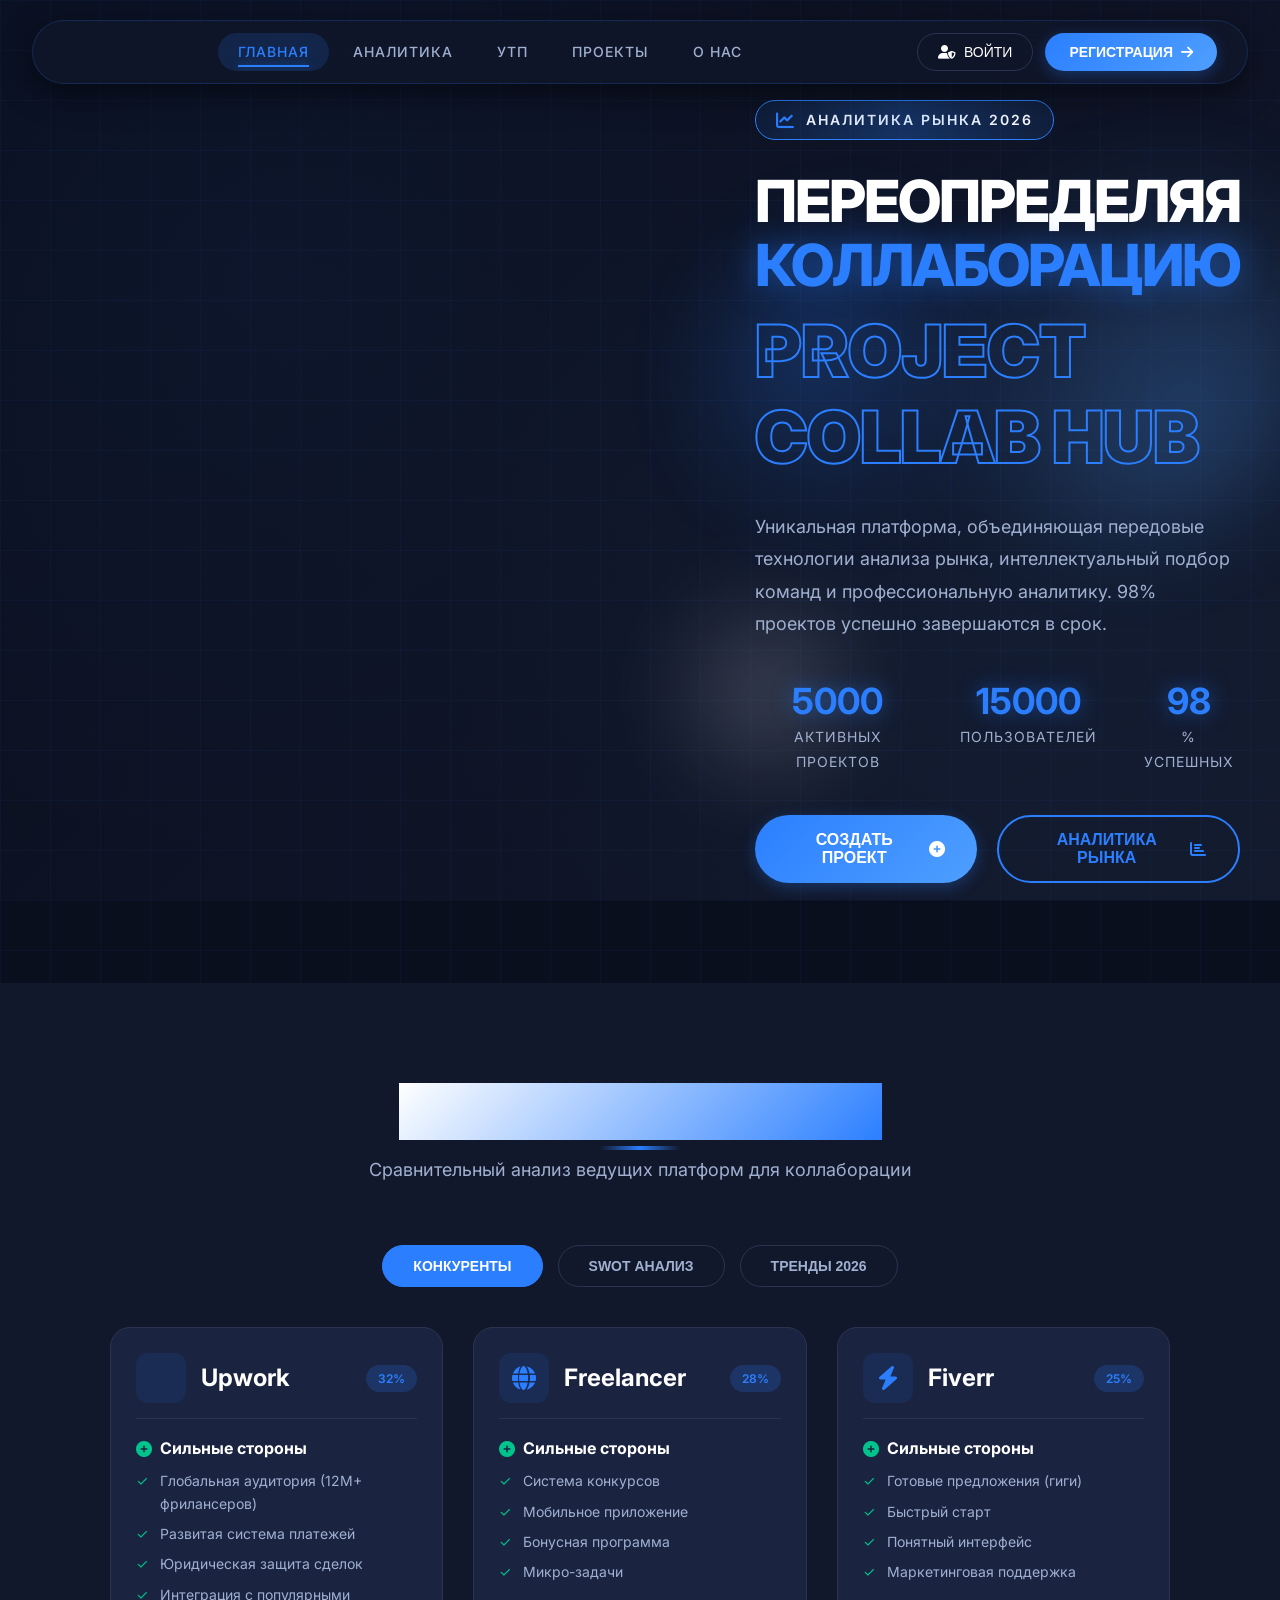
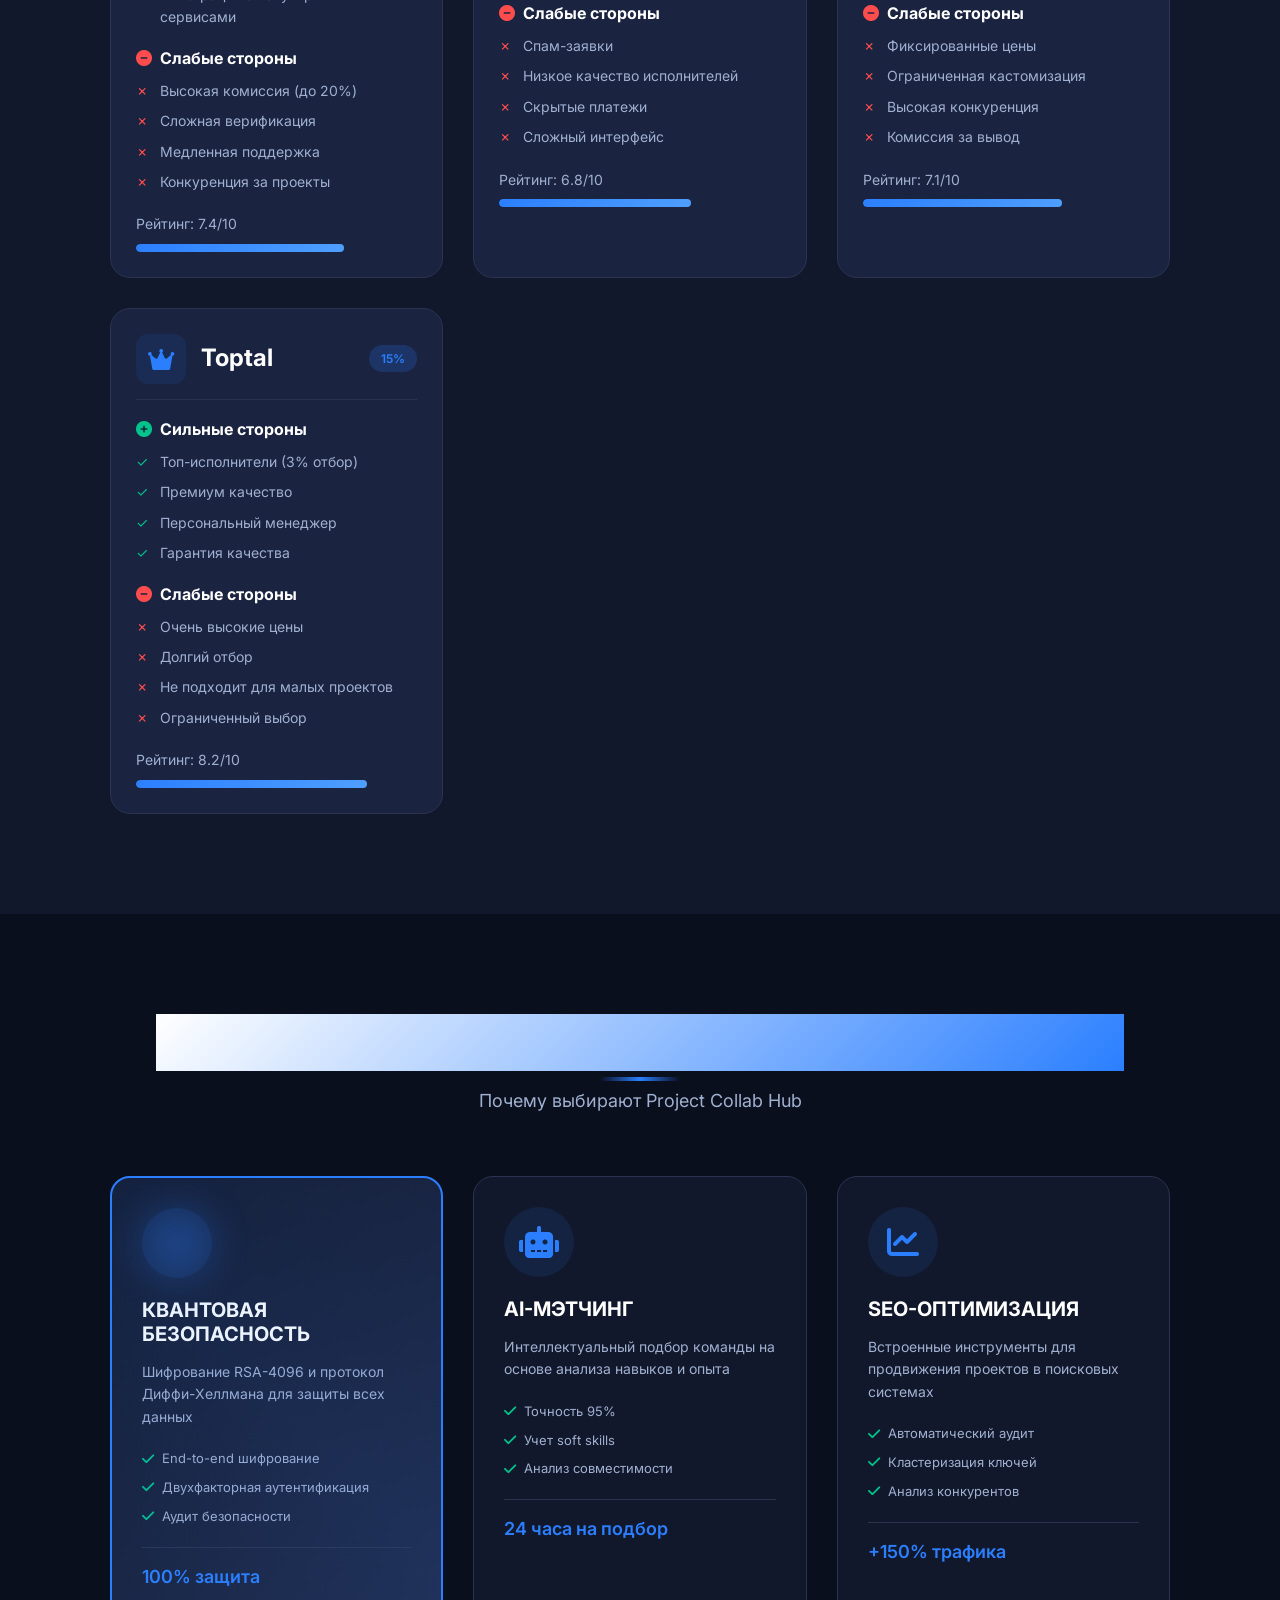
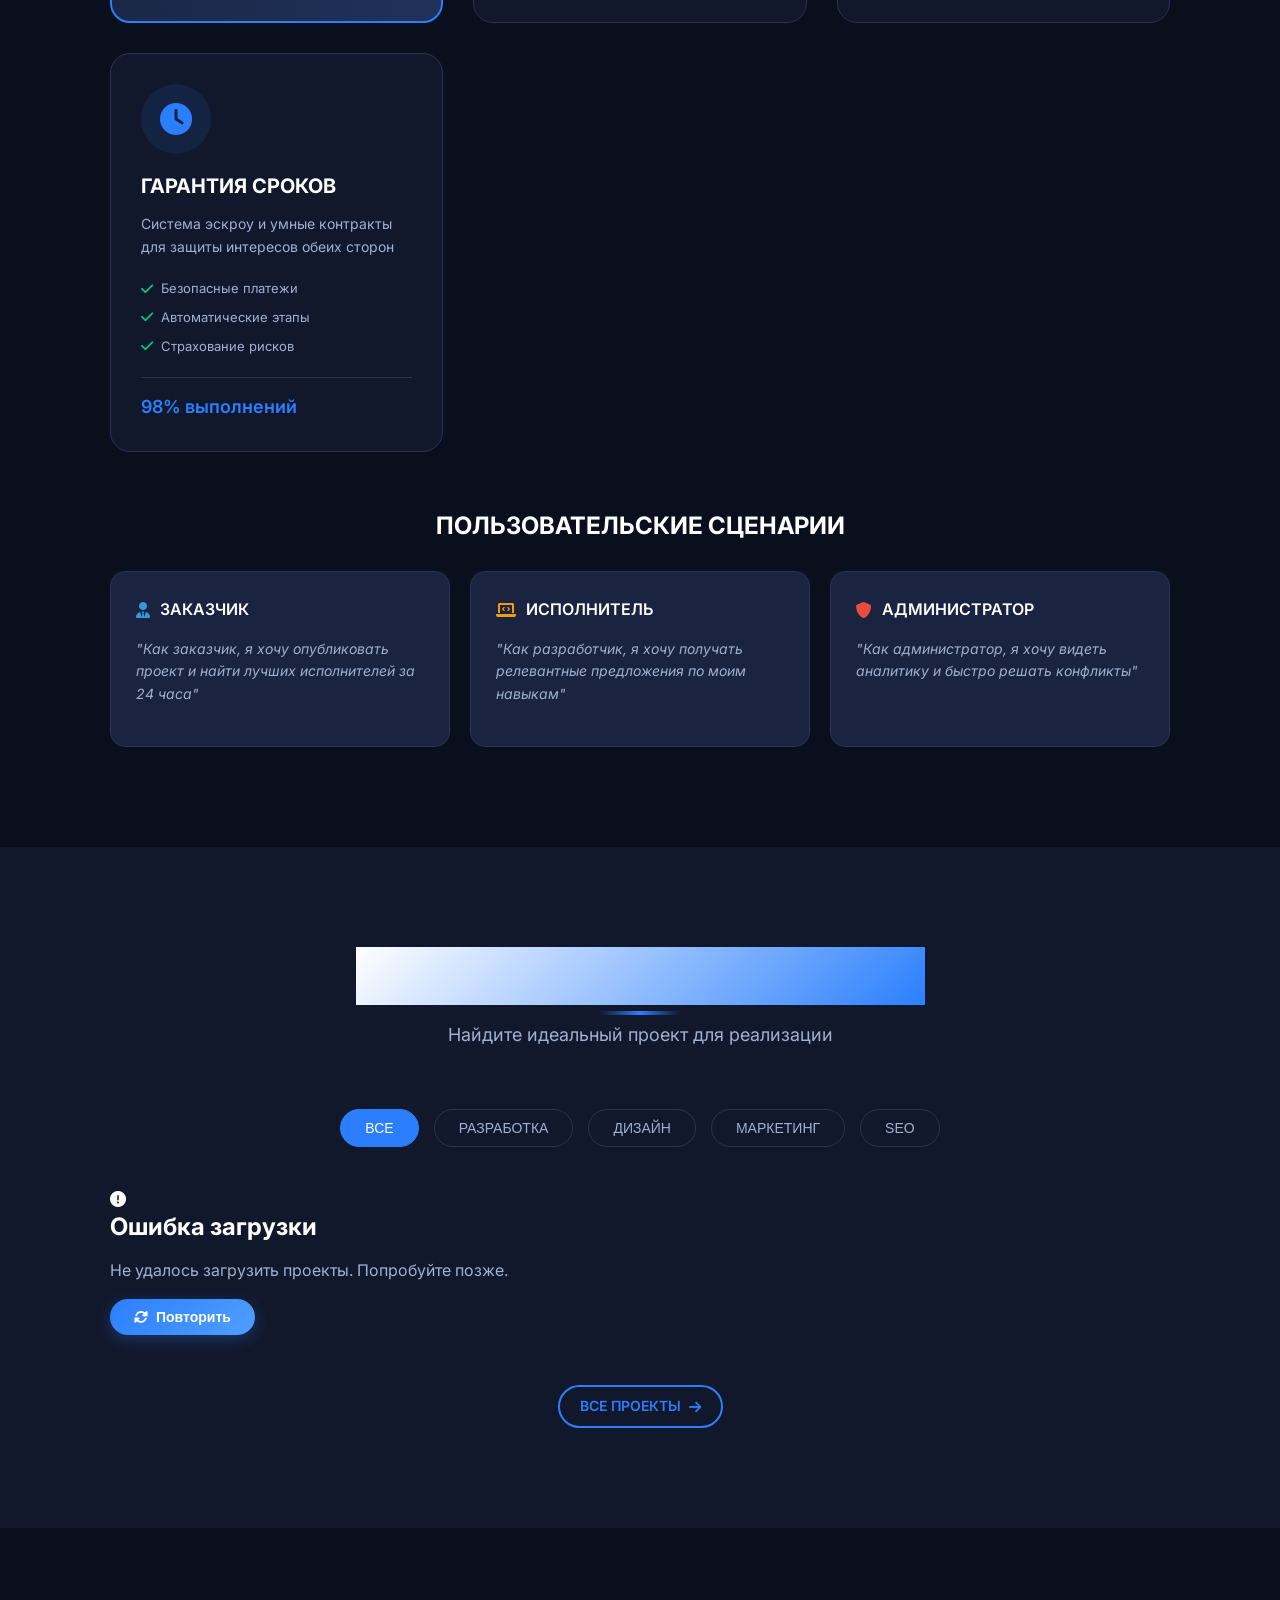
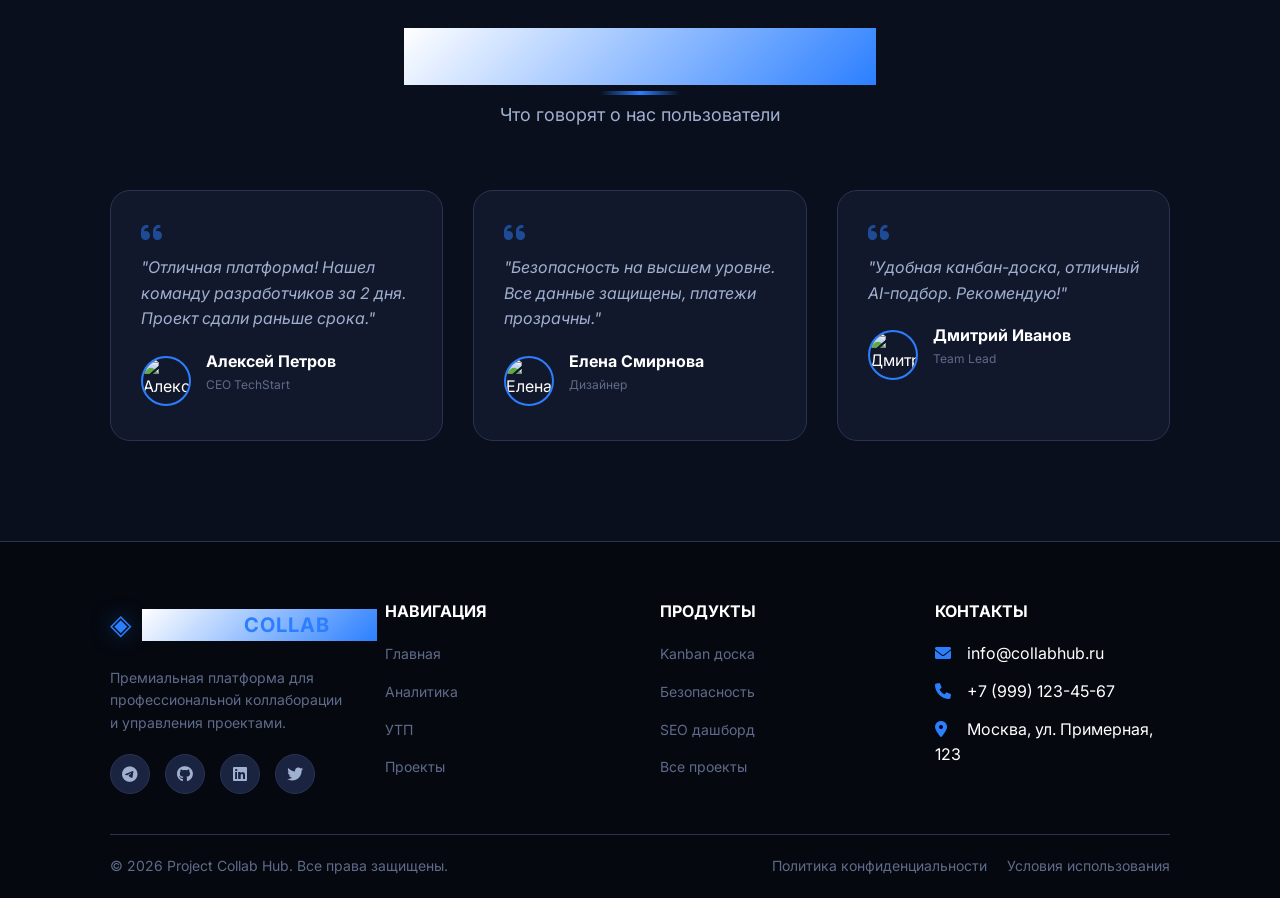
==== commit 93c30644: "Update index.html" ====
--- a/index.html
+++ b/index.html
@@ -42,9 +42,6 @@
     <nav class="cyber-nav">
         <div class="nav-container">
             <div class="logo">
-                <span class="logo-glow">◈</span>
-                <span class="logo-text">PROJECT<span class="accent">COLLAB</span>HUB</span>
-                <span class="logo-version">v2.0</span>
             </div>
             
             <div class="nav-links">
@@ -842,4 +839,4 @@
         });
     </script>
 </body>
-</html>+</html>
